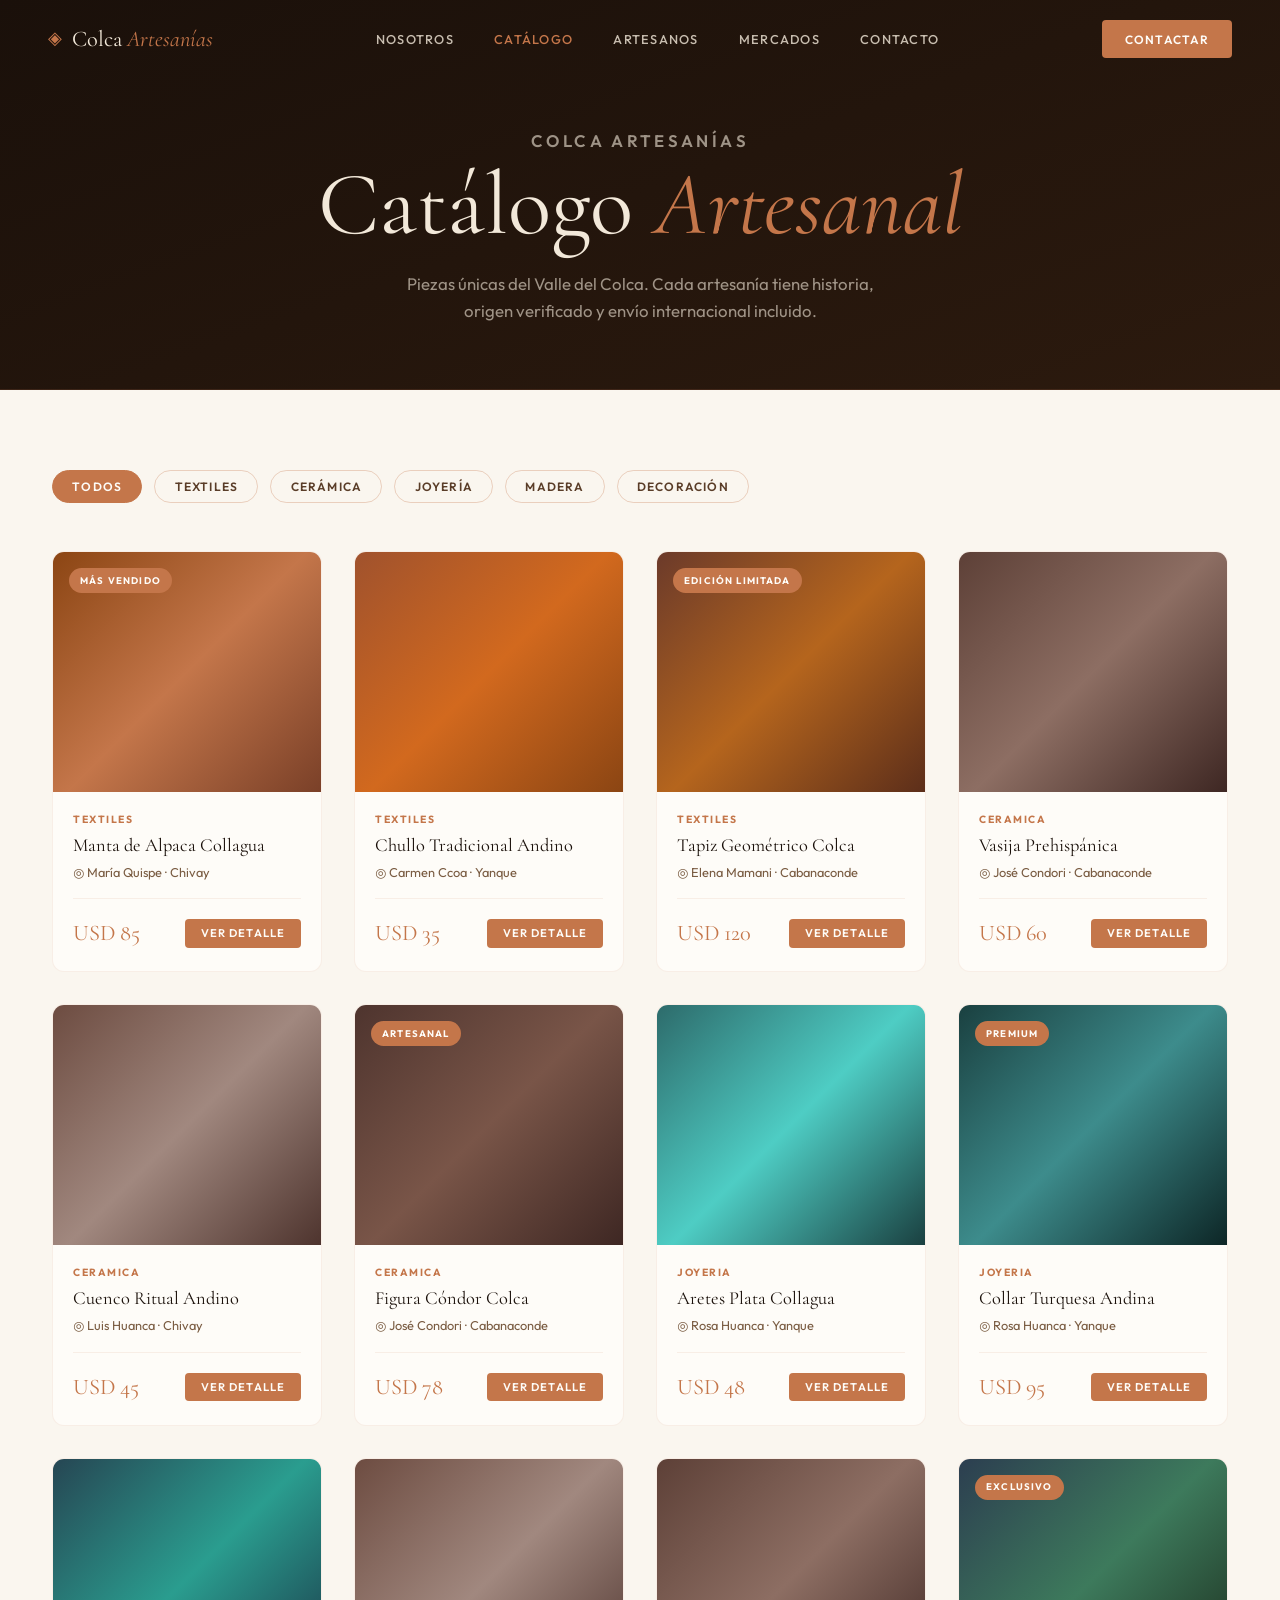
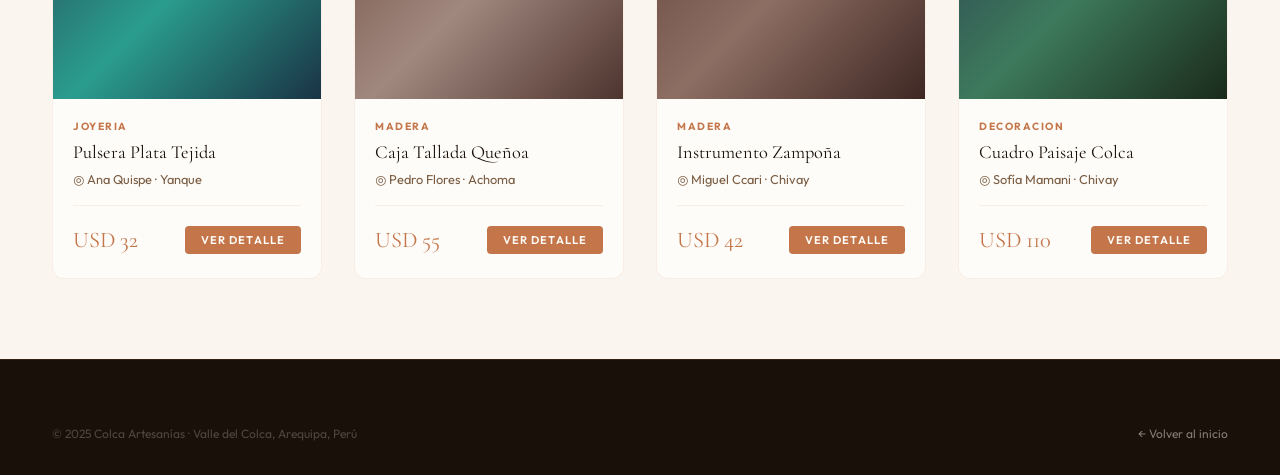
==== pages/catalogo.html @ 61f1fdc0 "Add files via upload" ====
<!DOCTYPE html>
<html lang="es">
<head>
  <meta charset="UTF-8" />
  <meta name="viewport" content="width=device-width, initial-scale=1.0" />
  <title>Catálogo — Colca Artesanías</title>
  <link rel="preconnect" href="https://fonts.googleapis.com" />
  <link rel="preconnect" href="https://fonts.gstatic.com" crossorigin />
  <link href="https://fonts.googleapis.com/css2?family=Cormorant+Garamond:ital,wght@0,300;0,400;0,600;0,700;1,300;1,400&family=Outfit:wght@300;400;500;600&display=swap" rel="stylesheet" />
  <link rel="stylesheet" href="../css/main.css" />
  <link rel="stylesheet" href="../css/animations.css" />
  <style>
    .page-header {
      background: linear-gradient(160deg, #1A100A, #2C1A0E);
      padding: 8rem 3rem 4rem;
      text-align: center;
      border-bottom: 1px solid rgba(196,118,74,0.2);
    }
    .page-header h1 { color: var(--sand); margin-bottom: 1rem; }
    .page-header p  { color: rgba(242,232,217,0.6); font-size: 1.05rem; max-width: 500px; margin: 0 auto; }

    .catalog-section { padding: 5rem 0; background: var(--sand-light); }

    .filter-bar {
      display: flex;
      gap: 0.75rem;
      flex-wrap: wrap;
      margin-bottom: 3rem;
    }
    .filter-btn {
      font-size: 0.75rem;
      font-weight: 600;
      letter-spacing: 0.1em;
      text-transform: uppercase;
      padding: 0.5rem 1.2rem;
      border: 1.5px solid rgba(196,118,74,0.3);
      border-radius: 30px;
      background: transparent;
      color: #5a3d28;
      cursor: pointer;
      transition: all 0.2s;
      font-family: var(--font-body);
    }
    .filter-btn:hover,
    .filter-btn.active {
      background: var(--clay);
      color: var(--white);
      border-color: var(--clay);
    }

    .products-grid {
      display: grid;
      grid-template-columns: repeat(auto-fill, minmax(260px, 1fr));
      gap: 2rem;
    }

    .product-card {
      background: var(--white);
      border-radius: var(--radius-lg);
      overflow: hidden;
      border: 1px solid rgba(196,118,74,0.1);
      transition: all 0.3s var(--ease);
      cursor: pointer;
    }
    .product-card:hover {
      transform: translateY(-5px);
      box-shadow: 0 16px 48px rgba(196,118,74,0.12);
    }

    .product-card__img {
      height: 240px;
      background-size: cover;
      background-position: center;
      position: relative;
    }
    .product-card__badge {
      position: absolute;
      top: 1rem; left: 1rem;
      font-size: 0.6rem;
      font-weight: 700;
      letter-spacing: 0.12em;
      text-transform: uppercase;
      padding: 0.3rem 0.7rem;
      border-radius: 20px;
      background: var(--clay);
      color: var(--white);
    }
    .product-card__body { padding: 1.25rem; }
    .product-card__category {
      font-size: 0.65rem;
      font-weight: 700;
      letter-spacing: 0.15em;
      text-transform: uppercase;
      color: var(--clay);
      margin-bottom: 0.4rem;
    }
    .product-card__body h3 { font-size: 1.15rem; margin-bottom: 0.4rem; }
    .product-card__artisan { font-size: 0.8rem; color: #7a5c42; margin-bottom: 0.75rem; }
    .product-card__footer {
      display: flex;
      align-items: center;
      justify-content: space-between;
      margin-top: 1rem;
      padding-top: 1rem;
      border-top: 1px solid rgba(196,118,74,0.1);
    }
    .product-card__price { font-family: var(--font-display); font-size: 1.4rem; color: var(--clay); }
    .product-card__btn {
      font-size: 0.7rem;
      font-weight: 600;
      letter-spacing: 0.1em;
      text-transform: uppercase;
      padding: 0.45rem 1rem;
      background: var(--clay);
      color: var(--white);
      border: none;
      border-radius: var(--radius);
      cursor: pointer;
      transition: background 0.2s;
      font-family: var(--font-body);
    }
    .product-card__btn:hover { background: var(--clay-dark); }
  </style>
</head>
<body class="page-enter">

  <nav class="nav scrolled" id="nav">
    <div class="nav__logo">
      <a href="../index.html" style="display:flex;align-items:center;gap:0.6rem">
        <span class="nav__logo-icon">◈</span>
        <span class="nav__logo-text">Colca <em>Artesanías</em></span>
      </a>
    </div>
    <ul class="nav__links">
      <li><a href="../index.html#nosotros">Nosotros</a></li>
      <li><a href="#" style="color:#C4764A">Catálogo</a></li>
      <li><a href="artesanos.html">Artesanos</a></li>
      <li><a href="../index.html#mercados">Mercados</a></li>
      <li><a href="contacto.html">Contacto</a></li>
    </ul>
    <a href="contacto.html" class="nav__cta">Contactar</a>
    <button class="nav__burger" id="navBurger" aria-label="Menú">
      <span></span><span></span><span></span>
    </button>
  </nav>

  <div class="page-header">
    <p class="label label--center">Colca Artesanías</p>
    <h1>Catálogo <em>Artesanal</em></h1>
    <p>Piezas únicas del Valle del Colca. Cada artesanía tiene historia, origen verificado y envío internacional incluido.</p>
  </div>

  <section class="catalog-section">
    <div class="container">
      <div class="filter-bar" id="filterBar">
        <button class="filter-btn active" data-filter="all">Todos</button>
        <button class="filter-btn" data-filter="textiles">Textiles</button>
        <button class="filter-btn" data-filter="ceramica">Cerámica</button>
        <button class="filter-btn" data-filter="joyeria">Joyería</button>
        <button class="filter-btn" data-filter="madera">Madera</button>
        <button class="filter-btn" data-filter="decoracion">Decoración</button>
      </div>

      <div class="products-grid" id="productsGrid"></div>
    </div>
  </section>

  <footer class="footer">
    <div class="container">
      <div class="footer__bottom" style="border-top:none;padding-top:0">
        <p>© 2025 Colca Artesanías · Valle del Colca, Arequipa, Perú</p>
        <p><a href="../index.html" style="color:rgba(242,232,217,0.5)">← Volver al inicio</a></p>
      </div>
    </div>
  </footer>

  <script src="../js/main.js"></script>
  <script>
    const products = [
      { id:1, name:'Manta de Alpaca Collagua', category:'textiles', artisan:'María Quispe · Chivay', price:'USD 85', badge:'Más vendido',
        bg:'linear-gradient(135deg,#8B4513,#C4764A 50%,#7A4028)' },
      { id:2, name:'Chullo Tradicional Andino', category:'textiles', artisan:'Carmen Ccoa · Yanque', price:'USD 35', badge:null,
        bg:'linear-gradient(135deg,#A0522D,#D2691E 50%,#8B4513)' },
      { id:3, name:'Tapiz Geométrico Colca', category:'textiles', artisan:'Elena Mamani · Cabanaconde', price:'USD 120', badge:'Edición limitada',
        bg:'linear-gradient(135deg,#6B3A2A,#B5651D 50%,#5C2E1A)' },
      { id:4, name:'Vasija Prehispánica', category:'ceramica', artisan:'José Condori · Cabanaconde', price:'USD 60', badge:null,
        bg:'linear-gradient(135deg,#5D4037,#8D6E63 50%,#3E2723)' },
      { id:5, name:'Cuenco Ritual Andino', category:'ceramica', artisan:'Luis Huanca · Chivay', price:'USD 45', badge:null,
        bg:'linear-gradient(135deg,#6D4C41,#A1887F 50%,#4E342E)' },
      { id:6, name:'Figura Cóndor Colca', category:'ceramica', artisan:'José Condori · Cabanaconde', price:'USD 78', badge:'Artesanal',
        bg:'linear-gradient(135deg,#4E342E,#795548 50%,#3E2723)' },
      { id:7, name:'Aretes Plata Collagua', category:'joyeria', artisan:'Rosa Huanca · Yanque', price:'USD 48', badge:null,
        bg:'linear-gradient(135deg,#2D6B6B,#4ECDC4 50%,#1A4040)' },
      { id:8, name:'Collar Turquesa Andina', category:'joyeria', artisan:'Rosa Huanca · Yanque', price:'USD 95', badge:'Premium',
        bg:'linear-gradient(135deg,#1A4040,#3D8C8C 50%,#0D2626)' },
      { id:9, name:'Pulsera Plata Tejida', category:'joyeria', artisan:'Ana Quispe · Yanque', price:'USD 32', badge:null,
        bg:'linear-gradient(135deg,#264653,#2A9D8F 50%,#1A3344)' },
      { id:10, name:'Caja Tallada Queñoa', category:'madera', artisan:'Pedro Flores · Achoma', price:'USD 55', badge:null,
        bg:'linear-gradient(135deg,#6D4C41,#A1887F 50%,#4E342E)' },
      { id:11, name:'Instrumento Zampoña', category:'madera', artisan:'Miguel Ccari · Chivay', price:'USD 42', badge:null,
        bg:'linear-gradient(135deg,#5D4037,#8D6E63 50%,#3E2723)' },
      { id:12, name:'Cuadro Paisaje Colca', category:'decoracion', artisan:'Sofía Mamani · Chivay', price:'USD 110', badge:'Exclusivo',
        bg:'linear-gradient(135deg,#2C3E50,#3D7A5C 50%,#1A2A1A)' },
    ];

    function renderProducts(filter) {
      const grid = document.getElementById('productsGrid');
      const list = filter === 'all' ? products : products.filter(p => p.category === filter);
      grid.innerHTML = list.map(p => `
        <div class="product-card reveal" data-cat="${p.category}">
          <div class="product-card__img" style="background:${p.bg}">
            ${p.badge ? `<span class="product-card__badge">${p.badge}</span>` : ''}
          </div>
          <div class="product-card__body">
            <div class="product-card__category">${p.category}</div>
            <h3>${p.name}</h3>
            <p class="product-card__artisan">◎ ${p.artisan}</p>
            <div class="product-card__footer">
              <span class="product-card__price">${p.price}</span>
              <button class="product-card__btn">Ver detalle</button>
            </div>
          </div>
        </div>
      `).join('');

      // Re-observe reveals
      grid.querySelectorAll('.reveal').forEach((el, i) => {
        el.style.transitionDelay = `${i * 0.06}s`;
        setTimeout(() => {
          const obs = new IntersectionObserver(entries => {
            entries.forEach(e => { if(e.isIntersecting) { e.target.classList.add('visible'); obs.unobserve(e.target); } });
          }, { threshold: 0.1 });
          obs.observe(el);
        }, 50);
      });
    }

    // Filter buttons
    document.getElementById('filterBar').addEventListener('click', e => {
      if (!e.target.classList.contains('filter-btn')) return;
      document.querySelectorAll('.filter-btn').forEach(b => b.classList.remove('active'));
      e.target.classList.add('active');
      renderProducts(e.target.dataset.filter);
    });

    // Initial render
    renderProducts('all');

    // Pre-select category from URL param
    const urlCat = new URLSearchParams(location.search).get('cat');
    if (urlCat) {
      const btn = document.querySelector(`[data-filter="${urlCat}"]`);
      if (btn) { btn.click(); }
    }
  </script>
</body>
</html>
---- css/main.css ----
/* ─────────────────────────────────────────────────────────────────────────────
   Colca Artesanías — Main Stylesheet
   Aesthetic: Luxury editorial · Earthy andean palette · Cormorant serif
───────────────────────────────────────────────────────────────────────────── */

/* ── Variables ─────────────────────────────────────────────────────────────── */
:root {
  /* Palette — warm earths + deep andean teal */
  --clay:      #C4764A;
  --clay-dark: #9E5A33;
  --terra:     #7A4028;
  --sand:      #F2E8D9;
  --sand-light:#FAF6EF;
  --bark:      #2C1A0E;
  --teal:      #2D6B6B;
  --teal-light:#3D8C8C;
  --gold:      #C9973A;
  --white:     #FEFCF8;
  --ink:       #1A100A;

  /* Typography */
  --font-display: 'Cormorant Garamond', Georgia, serif;
  --font-body:    'Outfit', system-ui, sans-serif;

  /* Spacing */
  --section-pad: 8rem 0;
  --container:   1240px;
  --radius:      4px;
  --radius-lg:   12px;

  /* Transitions */
  --ease: cubic-bezier(0.25, 0.46, 0.45, 0.94);
}

/* ── Reset & Base ──────────────────────────────────────────────────────────── */
*, *::before, *::after { box-sizing: border-box; margin: 0; padding: 0; }

html { scroll-behavior: smooth; font-size: 16px; }

body {
  font-family: var(--font-body);
  background: var(--white);
  color: var(--ink);
  overflow-x: hidden;
  line-height: 1.6;
}

img { display: block; max-width: 100%; }
a   { text-decoration: none; color: inherit; }
ul  { list-style: none; }

/* ── Typography ────────────────────────────────────────────────────────────── */
h1, h2, h3, h4 {
  font-family: var(--font-display);
  line-height: 1.12;
  font-weight: 400;
}

h1 { font-size: clamp(3rem, 7vw, 6.5rem); }
h2 { font-size: clamp(2rem, 4.5vw, 3.8rem); }
h3 { font-size: clamp(1.2rem, 2.5vw, 1.7rem); }

em {
  font-style: italic;
  color: var(--clay);
}

.label {
  font-family: var(--font-body);
  font-size: 0.7rem;
  font-weight: 600;
  letter-spacing: 0.2em;
  text-transform: uppercase;
  color: var(--clay);
  display: block;
  margin-bottom: 1rem;
}
.label--center { text-align: center; }
.label--light   { color: var(--sand); }

.body-text { font-size: 1.05rem; color: #4A3525; line-height: 1.75; }
.section-desc {
  max-width: 600px;
  font-size: 1.05rem;
  color: #5a3d28;
  line-height: 1.75;
  margin-bottom: 3rem;
}

.text-center { text-align: center; }

/* ── Container ─────────────────────────────────────────────────────────────── */
.container {
  max-width: var(--container);
  margin: 0 auto;
  padding: 0 2rem;
}

/* ── Buttons ───────────────────────────────────────────────────────────────── */
.btn {
  display: inline-flex;
  align-items: center;
  gap: 0.5rem;
  padding: 0.85rem 2rem;
  font-family: var(--font-body);
  font-size: 0.85rem;
  font-weight: 500;
  letter-spacing: 0.06em;
  text-transform: uppercase;
  border: none;
  cursor: pointer;
  transition: all 0.3s var(--ease);
  border-radius: var(--radius);
}

.btn--primary {
  background: var(--clay);
  color: var(--white);
}
.btn--primary:hover {
  background: var(--clay-dark);
  transform: translateY(-2px);
  box-shadow: 0 8px 24px rgba(196,118,74,0.35);
}

.btn--ghost {
  background: transparent;
  color: var(--sand);
  border: 1px solid rgba(242,232,217,0.4);
}
.btn--ghost:hover {
  border-color: var(--sand);
  background: rgba(242,232,217,0.1);
}

.btn--ghost-light {
  background: transparent;
  color: var(--sand);
  border: 1px solid rgba(242,232,217,0.5);
}
.btn--ghost-light:hover {
  background: rgba(242,232,217,0.15);
}

.btn--outline {
  background: transparent;
  color: var(--clay);
  border: 1.5px solid var(--clay);
}
.btn--outline:hover {
  background: var(--clay);
  color: var(--white);
}

/* ── Navigation ────────────────────────────────────────────────────────────── */
.nav {
  position: fixed;
  top: 0; left: 0; right: 0;
  z-index: 100;
  display: flex;
  align-items: center;
  justify-content: space-between;
  padding: 1.25rem 3rem;
  transition: all 0.4s var(--ease);
}

.nav.scrolled {
  background: rgba(28, 16, 8, 0.95);
  backdrop-filter: blur(12px);
  padding: 0.9rem 3rem;
  box-shadow: 0 2px 40px rgba(0,0,0,0.3);
}

.nav__logo {
  display: flex;
  align-items: center;
  gap: 0.6rem;
  font-family: var(--font-display);
  font-size: 1.4rem;
  color: var(--sand);
}
.nav__logo-icon { color: var(--clay); font-size: 1.1rem; }
.nav__logo em   { font-style: italic; color: var(--clay); }

.nav__links {
  display: flex;
  gap: 2.5rem;
}
.nav__links a {
  font-size: 0.8rem;
  font-weight: 500;
  letter-spacing: 0.1em;
  text-transform: uppercase;
  color: rgba(242,232,217,0.8);
  transition: color 0.2s;
}
.nav__links a:hover { color: var(--clay); }

.nav__cta {
  font-size: 0.75rem;
  font-weight: 600;
  letter-spacing: 0.1em;
  text-transform: uppercase;
  padding: 0.6rem 1.4rem;
  background: var(--clay);
  color: var(--white);
  border-radius: var(--radius);
  transition: all 0.3s;
}
.nav__cta:hover { background: var(--clay-dark); }

.nav__burger {
  display: none;
  flex-direction: column;
  gap: 5px;
  background: none;
  border: none;
  cursor: pointer;
  padding: 4px;
}
.nav__burger span {
  display: block; width: 24px; height: 2px;
  background: var(--sand);
  transition: all 0.3s;
}

/* ── Hero ──────────────────────────────────────────────────────────────────── */
.hero {
  position: relative;
  min-height: 100vh;
  display: flex;
  flex-direction: column;
  justify-content: center;
  padding: 10rem 3rem 6rem;
  overflow: hidden;
}

.hero__bg {
  position: absolute;
  inset: 0;
  z-index: 0;
}

.hero__texture {
  position: absolute;
  inset: 0;
  background:
    radial-gradient(ellipse 80% 60% at 70% 40%, rgba(196,118,74,0.18) 0%, transparent 60%),
    radial-gradient(ellipse 50% 80% at 20% 80%, rgba(45,107,107,0.12) 0%, transparent 60%),
    linear-gradient(160deg, #1A100A 0%, #2C1A0E 40%, #1a1008 100%);
}

.hero__gradient {
  position: absolute;
  inset: 0;
  background: url("data:image/svg+xml,%3Csvg width='60' height='60' viewBox='0 0 60 60' xmlns='http://www.w3.org/2000/svg'%3E%3Cg fill='none' fill-rule='evenodd'%3E%3Cg fill='%23C4764A' fill-opacity='0.03'%3E%3Cpath d='M36 34v-4h-2v4h-4v2h4v4h2v-4h4v-2h-4zm0-30V0h-2v4h-4v2h4v4h2V6h4V4h-4zM6 34v-4H4v4H0v2h4v4h2v-4h4v-2H6zM6 4V0H4v4H0v2h4v4h2V6h4V4H6z'/%3E%3C/g%3E%3C/g%3E%3C/svg%3E");
}

.hero__content {
  position: relative;
  z-index: 1;
  max-width: 820px;
}

.hero__eyebrow {
  font-size: 0.75rem;
  font-weight: 500;
  letter-spacing: 0.25em;
  text-transform: uppercase;
  color: var(--clay);
  margin-bottom: 1.5rem;
}

.hero__title {
  color: var(--sand);
  margin-bottom: 1.5rem;
  line-height: 1.05;
}

.hero__subtitle {
  font-size: 1.1rem;
  color: rgba(242,232,217,0.7);
  max-width: 540px;
  margin-bottom: 2.5rem;
  line-height: 1.8;
}

.hero__actions {
  display: flex;
  gap: 1rem;
  flex-wrap: wrap;
}

.hero__stats {
  position: relative;
  z-index: 1;
  display: flex;
  gap: 4rem;
  margin-top: 5rem;
  padding-top: 2.5rem;
  border-top: 1px solid rgba(196,118,74,0.25);
}

.stat__num {
  display: block;
  font-family: var(--font-display);
  font-size: 2.8rem;
  color: var(--clay);
  line-height: 1;
}
.stat__label {
  display: block;
  font-size: 0.75rem;
  color: rgba(242,232,217,0.5);
  text-transform: uppercase;
  letter-spacing: 0.1em;
  margin-top: 0.4rem;
}

.hero__scroll {
  position: absolute;
  bottom: 3rem;
  right: 3rem;
  z-index: 1;
  display: flex;
  align-items: center;
  gap: 1rem;
  font-size: 0.7rem;
  letter-spacing: 0.2em;
  text-transform: uppercase;
  color: rgba(242,232,217,0.4);
  writing-mode: vertical-rl;
}
.hero__scroll-line {
  width: 1px;
  height: 60px;
  background: linear-gradient(to bottom, var(--clay), transparent);
  animation: scrollLine 2s ease-in-out infinite;
}
@keyframes scrollLine {
  0%,100% { opacity: 0.4; transform: scaleY(1); }
  50%      { opacity: 1;   transform: scaleY(1.2); }
}

/* ── Value Proposition ─────────────────────────────────────────────────────── */
.value-prop {
  padding: var(--section-pad);
  background: var(--sand-light);
}

.value-prop__grid {
  display: grid;
  grid-template-columns: 1fr 1fr;
  gap: 6rem;
  align-items: center;
}

.value-prop__text h2 { margin-bottom: 1.5rem; }

.value-list {
  margin-top: 2.5rem;
  display: flex;
  flex-direction: column;
  gap: 1.5rem;
}
.value-list li {
  display: flex;
  gap: 1.2rem;
  align-items: flex-start;
}
.value-list__icon {
  color: var(--clay);
  font-size: 1.2rem;
  margin-top: 0.1rem;
  flex-shrink: 0;
}
.value-list li strong { display: block; margin-bottom: 0.25rem; font-weight: 600; }
.value-list li p { font-size: 0.9rem; color: #5a3d28; line-height: 1.6; }

.vp-card {
  background: var(--bark);
  border-radius: var(--radius-lg);
  padding: 2.5rem;
  border: 1px solid rgba(196,118,74,0.2);
  position: relative;
  overflow: hidden;
}
.vp-card::before {
  content: '';
  position: absolute;
  top: -40px; right: -40px;
  width: 180px; height: 180px;
  background: radial-gradient(circle, rgba(196,118,74,0.15), transparent 70%);
  border-radius: 50%;
}
.vp-card__tag {
  font-size: 0.65rem;
  font-weight: 600;
  letter-spacing: 0.15em;
  text-transform: uppercase;
  color: var(--clay);
  margin-bottom: 1.2rem;
}
.vp-card__text {
  font-family: var(--font-display);
  font-size: 1.25rem;
  font-style: italic;
  color: var(--sand);
  line-height: 1.7;
}
.vp-card__divider {
  height: 1px;
  background: rgba(196,118,74,0.25);
  margin: 1.8rem 0;
}
.vp-card__stats {
  display: grid;
  grid-template-columns: 1fr 1fr;
  gap: 1rem;
}
.vp-card__stats strong {
  display: block;
  font-family: var(--font-display);
  font-size: 2rem;
  color: var(--clay);
  line-height: 1;
}
.vp-card__stats span {
  font-size: 0.75rem;
  color: rgba(242,232,217,0.6);
  margin-top: 0.2rem;
  display: block;
}

/* ── How It Works ──────────────────────────────────────────────────────────── */
.how-it-works {
  padding: var(--section-pad);
  background: var(--bark);
}
.how-it-works h2 { color: var(--sand); text-align: center; margin-bottom: 4rem; }

.steps {
  display: flex;
  align-items: flex-start;
  gap: 0;
}
.step {
  flex: 1;
  text-align: center;
  padding: 0 2rem;
}
.step__number {
  font-size: 0.65rem;
  font-weight: 700;
  letter-spacing: 0.2em;
  color: var(--clay);
  margin-bottom: 1rem;
}
.step__icon {
  font-size: 2rem;
  color: var(--clay);
  margin-bottom: 1rem;
}
.step h3 { color: var(--sand); font-size: 1.3rem; margin-bottom: 0.75rem; }
.step p  { font-size: 0.9rem; color: rgba(242,232,217,0.55); line-height: 1.7; }

.step__connector {
  width: 60px;
  height: 1px;
  background: linear-gradient(to right, var(--clay), rgba(196,118,74,0.2));
  align-self: center;
  margin-bottom: 2rem;
  flex-shrink: 0;
}

/* ── Catalog Preview ───────────────────────────────────────────────────────── */
.catalog-preview {
  padding: var(--section-pad);
  background: var(--white);
}
.catalog-preview h2 { margin-bottom: 3rem; }

.categories {
  display: grid;
  grid-template-columns: repeat(4, 1fr);
  gap: 1.5rem;
}

.category-card {
  position: relative;
  border-radius: var(--radius-lg);
  overflow: hidden;
  aspect-ratio: 3/4;
  display: block;
  transition: transform 0.4s var(--ease);
}
.category-card:hover { transform: translateY(-6px); }

.category-card__bg {
  position: absolute;
  inset: 0;
  background-size: cover;
  background-position: center;
  transition: transform 0.6s var(--ease);
}
.category-card:hover .category-card__bg { transform: scale(1.06); }

.category-card__bg--textiles {
  background: linear-gradient(135deg, #8B4513 0%, #C4764A 35%, #7A4028 70%, #2C1A0E 100%);
}
.category-card__bg--ceramica {
  background: linear-gradient(135deg, #5D4037 0%, #8D6E63 40%, #3E2723 80%, #1A100A 100%);
}
.category-card__bg--joyeria {
  background: linear-gradient(135deg, #2D6B6B 0%, #4E8C7E 40%, #1A4040 80%, #0D2626 100%);
}
.category-card__bg--madera {
  background: linear-gradient(135deg, #6D4C41 0%, #A1887F 40%, #4E342E 80%, #2C1A0E 100%);
}

.category-card::after {
  content: '';
  position: absolute;
  inset: 0;
  background: linear-gradient(to top, rgba(26,16,10,0.9) 0%, rgba(26,16,10,0.3) 50%, transparent 100%);
}

.category-card__content {
  position: absolute;
  bottom: 0; left: 0; right: 0;
  padding: 1.5rem;
  z-index: 1;
}
.category-card__tag {
  display: inline-block;
  font-size: 0.6rem;
  font-weight: 700;
  letter-spacing: 0.15em;
  text-transform: uppercase;
  color: var(--clay);
  margin-bottom: 0.5rem;
}
.category-card__content h3 { color: var(--sand); font-size: 1.25rem; margin-bottom: 0.5rem; }
.category-card__content p  { font-size: 0.8rem; color: rgba(242,232,217,0.65); line-height: 1.5; margin-bottom: 1rem; }
.category-card__cta        { font-size: 0.75rem; color: var(--clay); font-weight: 500; letter-spacing: 0.05em; }

/* ── Artisans ───────────────────────────────────────────────────────────────── */
.artisans {
  padding: var(--section-pad);
  background: var(--sand-light);
}
.artisans h2 { margin-bottom: 1rem; }

.artisans__grid {
  display: grid;
  grid-template-columns: repeat(3, 1fr);
  gap: 2rem;
}

.artisan-card {
  background: var(--white);
  border-radius: var(--radius-lg);
  overflow: hidden;
  border: 1px solid rgba(196,118,74,0.12);
  transition: transform 0.3s var(--ease), box-shadow 0.3s;
}
.artisan-card:hover {
  transform: translateY(-4px);
  box-shadow: 0 16px 48px rgba(196,118,74,0.15);
}

.artisan-card__img {
  height: 220px;
  background-size: cover;
  background-position: center;
}
.artisan-card__img--1 {
  background: linear-gradient(135deg, #A0522D 0%, #CD853F 50%, #8B4513 100%);
}
.artisan-card__img--2 {
  background: linear-gradient(135deg, #5D4037 0%, #8D6E63 50%, #3E2723 100%);
}
.artisan-card__img--3 {
  background: linear-gradient(135deg, #2D6B6B 0%, #4ECDC4 50%, #1A4040 100%);
}

.artisan-card__body  { padding: 1.5rem; }
.artisan-card__body h3 { margin-bottom: 0.25rem; }
.artisan-card__village {
  font-size: 0.75rem;
  color: var(--clay);
  font-weight: 500;
  letter-spacing: 0.05em;
  display: block;
  margin-bottom: 0.75rem;
}
.artisan-card__body p { font-size: 0.875rem; color: #5a3d28; line-height: 1.65; margin-bottom: 1rem; }
.artisan-card__meta {
  display: flex;
  gap: 1rem;
  flex-wrap: wrap;
}
.artisan-card__meta span {
  font-size: 0.72rem;
  color: var(--clay);
  font-weight: 500;
}

/* ── Markets ────────────────────────────────────────────────────────────────── */
.markets {
  padding: var(--section-pad);
  background: var(--white);
}
.markets h2 { margin-bottom: 1rem; }

.markets__grid {
  display: grid;
  grid-template-columns: repeat(auto-fill, minmax(300px, 1fr));
  gap: 1.25rem;
}

.market-card {
  display: flex;
  align-items: center;
  gap: 1.25rem;
  padding: 1.25rem 1.5rem;
  border: 1px solid rgba(196,118,74,0.15);
  border-radius: var(--radius-lg);
  background: var(--sand-light);
  position: relative;
  transition: all 0.3s var(--ease);
}
.market-card:hover {
  border-color: var(--clay);
  transform: translateX(4px);
  box-shadow: 0 4px 20px rgba(196,118,74,0.1);
}
.market-card__flag { font-size: 2.2rem; }
.market-card__info h3 { font-size: 1.1rem; margin-bottom: 0.3rem; }
.market-card__info p  { font-size: 0.82rem; color: #5a3d28; line-height: 1.5; }
.market-card__tag {
  position: absolute;
  top: 1rem; right: 1rem;
  font-size: 0.6rem;
  font-weight: 700;
  letter-spacing: 0.12em;
  text-transform: uppercase;
  color: var(--clay);
  background: rgba(196,118,74,0.1);
  padding: 0.25rem 0.6rem;
  border-radius: 20px;
}

/* ── CTA Section ────────────────────────────────────────────────────────────── */
.cta-section {
  position: relative;
  padding: var(--section-pad);
  overflow: hidden;
}
.cta-section__bg {
  position: absolute;
  inset: 0;
  background:
    radial-gradient(ellipse 80% 80% at 50% 50%, rgba(196,118,74,0.12), transparent),
    linear-gradient(160deg, #1A100A, #2C1A0E);
}
.cta-box {
  position: relative;
  z-index: 1;
  text-align: center;
  max-width: 680px;
  margin: 0 auto;
}
.cta-box h2 { color: var(--sand); font-size: clamp(2.5rem, 5vw, 4.5rem); margin-bottom: 1.5rem; }
.cta-box p  { color: rgba(242,232,217,0.65); font-size: 1.05rem; line-height: 1.75; margin-bottom: 2.5rem; }
.cta-box__actions { display: flex; gap: 1rem; justify-content: center; flex-wrap: wrap; }
.cta-box__note { font-size: 0.7rem; color: rgba(242,232,217,0.3); margin-top: 2rem; letter-spacing: 0.05em; }

/* ── Footer ─────────────────────────────────────────────────────────────────── */
.footer {
  background: var(--ink);
  padding: 4rem 0 2rem;
  border-top: 1px solid rgba(196,118,74,0.15);
}
.footer__top {
  display: grid;
  grid-template-columns: 1.5fr 2fr;
  gap: 4rem;
  margin-bottom: 3rem;
}
.footer__logo {
  display: flex;
  align-items: center;
  gap: 0.5rem;
  font-family: var(--font-display);
  font-size: 1.3rem;
  color: var(--sand);
  margin-bottom: 1rem;
}
.footer__brand p { font-size: 0.85rem; color: rgba(242,232,217,0.45); line-height: 1.7; max-width: 280px; }
.footer__links { display: grid; grid-template-columns: repeat(3, 1fr); gap: 2rem; }
.footer__col h4 {
  font-size: 0.7rem;
  font-weight: 700;
  letter-spacing: 0.15em;
  text-transform: uppercase;
  color: var(--clay);
  margin-bottom: 1.2rem;
}
.footer__col li + li { margin-top: 0.6rem; }
.footer__col a { font-size: 0.85rem; color: rgba(242,232,217,0.5); transition: color 0.2s; }
.footer__col a:hover { color: var(--sand); }
.footer__bottom {
  padding-top: 2rem;
  border-top: 1px solid rgba(196,118,74,0.1);
  display: flex;
  justify-content: space-between;
  flex-wrap: wrap;
  gap: 0.5rem;
}
.footer__bottom p { font-size: 0.75rem; color: rgba(242,232,217,0.25); }

/* ── Responsive ─────────────────────────────────────────────────────────────── */
@media (max-width: 1024px) {
  .categories { grid-template-columns: repeat(2, 1fr); }
  .value-prop__grid { grid-template-columns: 1fr; gap: 3rem; }
  .artisans__grid { grid-template-columns: repeat(2, 1fr); }
}

@media (max-width: 768px) {
  :root { --section-pad: 5rem 0; }

  .nav__links, .nav__cta { display: none; }
  .nav__burger { display: flex; }
  .nav { padding: 1rem 1.5rem; }
  .nav.scrolled { padding: 0.75rem 1.5rem; }

  .hero { padding: 8rem 1.5rem 4rem; }
  .hero__stats { flex-direction: column; gap: 1.5rem; }
  .hero__scroll { display: none; }

  .steps { flex-direction: column; gap: 2rem; }
  .step__connector { width: 1px; height: 40px; background: linear-gradient(to bottom, var(--clay), transparent); margin: 0 auto; }

  .categories { grid-template-columns: 1fr 1fr; }
  .artisans__grid { grid-template-columns: 1fr; }
  .markets__grid { grid-template-columns: 1fr; }

  .footer__top   { grid-template-columns: 1fr; gap: 2rem; }
  .footer__links { grid-template-columns: repeat(2, 1fr); }
  .footer__bottom { flex-direction: column; gap: 0.5rem; }
}

@media (max-width: 480px) {
  .categories { grid-template-columns: 1fr; }
  .footer__links { grid-template-columns: 1fr; }
  h1 { font-size: 2.8rem; }
}
---- css/animations.css ----
/* ─────────────────────────────────────────────────────────────────────────────
   Colca Artesanías — Animations
───────────────────────────────────────────────────────────────────────────── */

/* ── Reveal on scroll ──────────────────────────────────────────────────────── */
.reveal {
  opacity: 0;
  transform: translateY(30px);
  transition: opacity 0.8s cubic-bezier(0.25, 0.46, 0.45, 0.94),
              transform 0.8s cubic-bezier(0.25, 0.46, 0.45, 0.94);
}
.reveal.visible {
  opacity: 1;
  transform: translateY(0);
}

/* Staggered delay for child elements */
.reveal:nth-child(2) { transition-delay: 0.1s; }
.reveal:nth-child(3) { transition-delay: 0.2s; }
.reveal:nth-child(4) { transition-delay: 0.3s; }

.steps .reveal:nth-child(1) { transition-delay: 0s; }
.steps .reveal:nth-child(3) { transition-delay: 0.15s; }
.steps .reveal:nth-child(5) { transition-delay: 0.3s; }
.steps .reveal:nth-child(7) { transition-delay: 0.45s; }

/* ── Page load animations ──────────────────────────────────────────────────── */
@keyframes fadeUp {
  from { opacity: 0; transform: translateY(40px); }
  to   { opacity: 1; transform: translateY(0); }
}
@keyframes fadeIn {
  from { opacity: 0; }
  to   { opacity: 1; }
}
@keyframes slideRight {
  from { opacity: 0; transform: translateX(-30px); }
  to   { opacity: 1; transform: translateX(0); }
}

/* ── Hero animations ───────────────────────────────────────────────────────── */
.hero__eyebrow { animation: slideRight 0.9s cubic-bezier(0.25,0.46,0.45,0.94) 0.3s both; }
.hero__title   { animation: fadeUp 1.1s cubic-bezier(0.25,0.46,0.45,0.94) 0.5s both; }
.hero__subtitle{ animation: fadeUp 1s cubic-bezier(0.25,0.46,0.45,0.94) 0.7s both; }
.hero__actions { animation: fadeUp 1s cubic-bezier(0.25,0.46,0.45,0.94) 0.9s both; }
.hero__stats   { animation: fadeUp 1s cubic-bezier(0.25,0.46,0.45,0.94) 1.1s both; }
.hero__scroll  { animation: fadeIn 1s ease 1.5s both; }

/* ── Nav animation ─────────────────────────────────────────────────────────── */
.nav { animation: fadeIn 0.6s ease 0.1s both; }

/* ── Card hover shimmer ────────────────────────────────────────────────────── */
@keyframes shimmer {
  0%   { background-position: -200% center; }
  100% { background-position: 200% center; }
}

/* ── Pulse for decorative elements ────────────────────────────────────────── */
@keyframes pulse {
  0%, 100% { opacity: 0.6; transform: scale(1); }
  50%       { opacity: 1;   transform: scale(1.05); }
}
.nav__logo-icon { animation: pulse 3s ease-in-out infinite; }

/* ── Stat counter animation ────────────────────────────────────────────────── */
.stat__num {
  display: inline-block;
  animation: none;
}

/* ── Mobile nav slide ──────────────────────────────────────────────────────── */
@keyframes slideDown {
  from { opacity: 0; transform: translateY(-20px); }
  to   { opacity: 1; transform: translateY(0); }
}

.nav__mobile-menu {
  animation: slideDown 0.3s ease both;
}

/* ── Page transition ───────────────────────────────────────────────────────── */
.page-enter {
  animation: fadeIn 0.4s ease both;
}
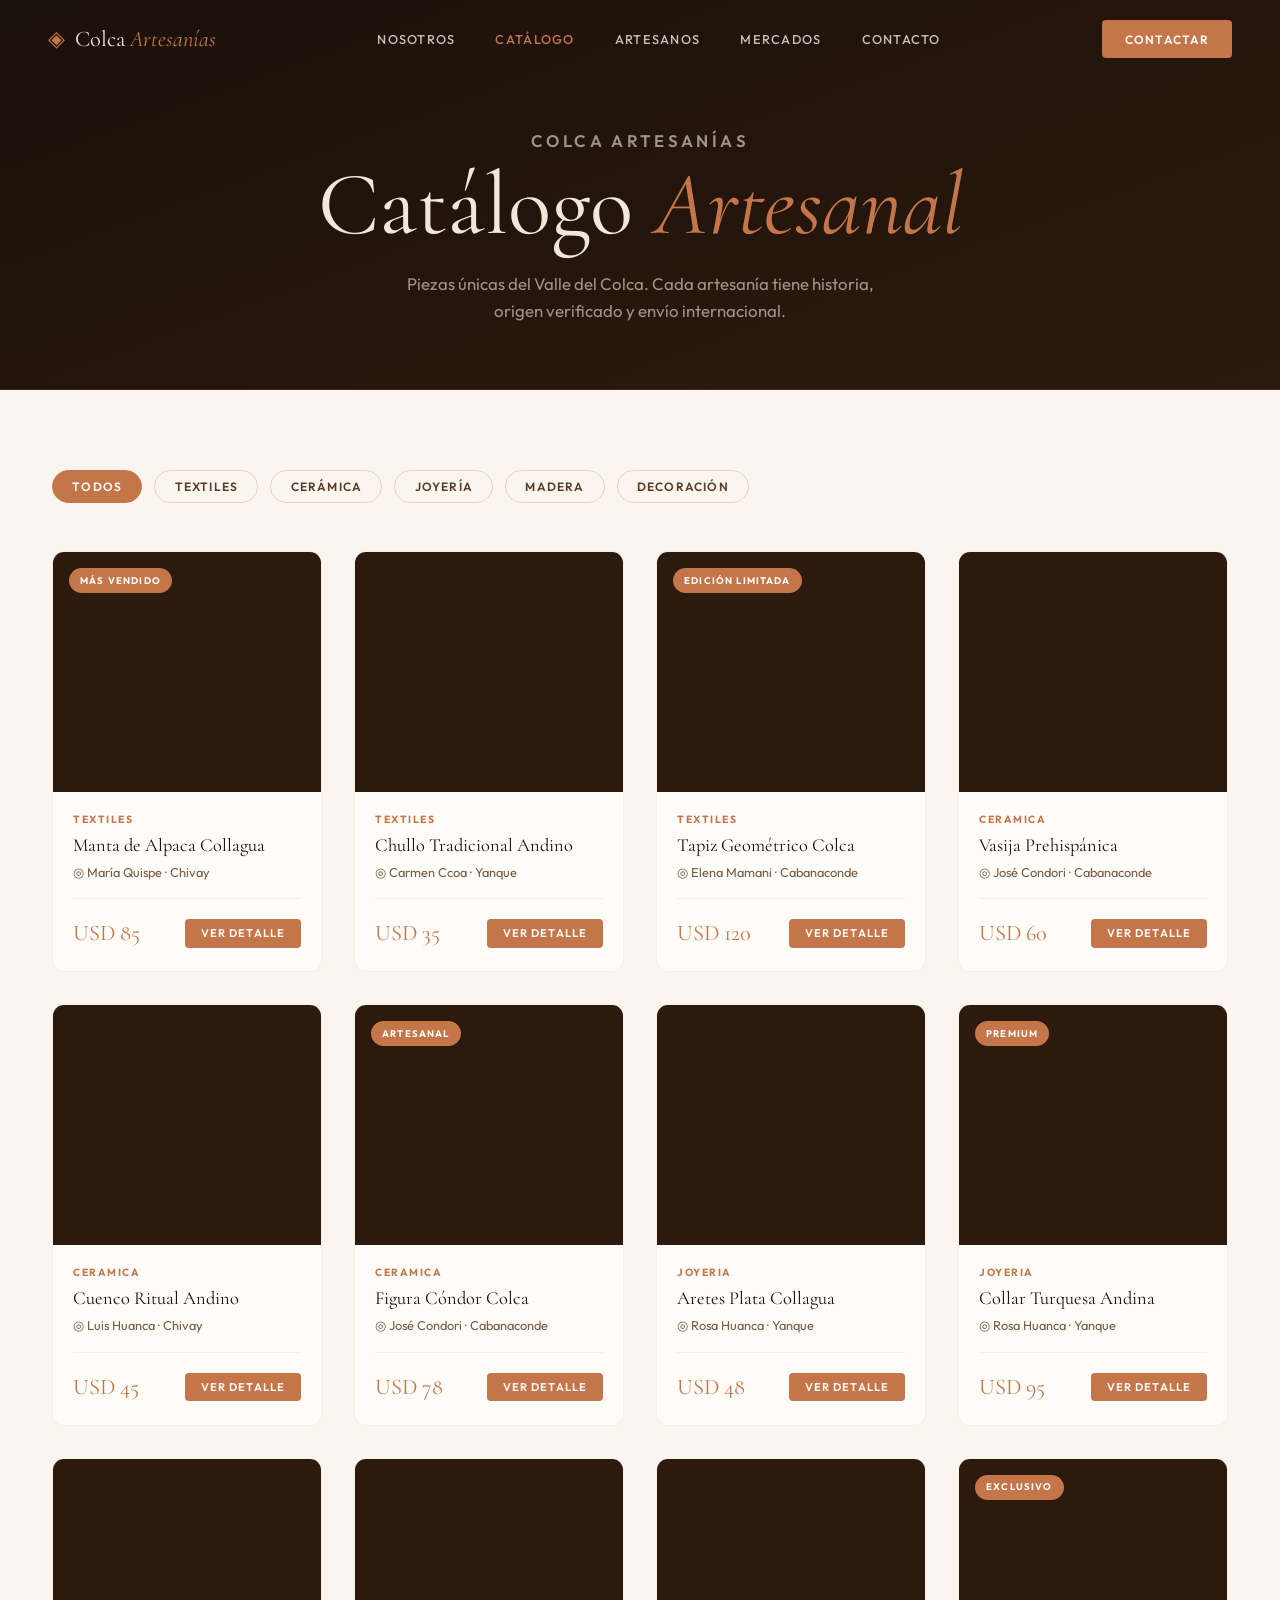
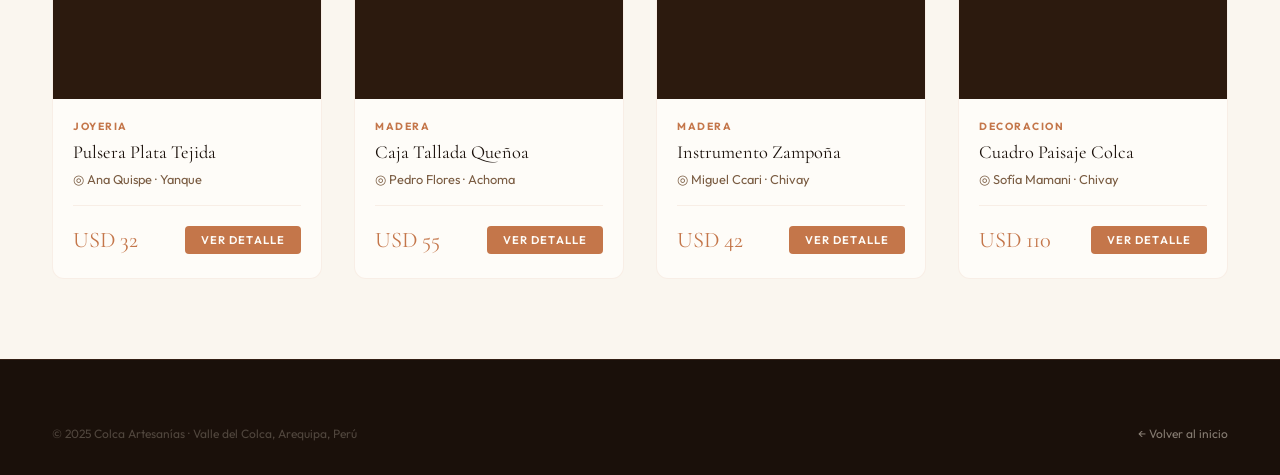
==== commit c096a865: "feat: imágenes reales en catálogo y artesanos" ====
--- a/pages/catalogo.html
+++ b/pages/catalogo.html
@@ -4,254 +4,259 @@
   <meta charset="UTF-8" />
   <meta name="viewport" content="width=device-width, initial-scale=1.0" />
   <title>Catálogo — Colca Artesanías</title>
-  <link rel="preconnect" href="https://fonts.googleapis.com" />
-  <link rel="preconnect" href="https://fonts.gstatic.com" crossorigin />
-  <link href="https://fonts.googleapis.com/css2?family=Cormorant+Garamond:ital,wght@0,300;0,400;0,600;0,700;1,300;1,400&family=Outfit:wght@300;400;500;600&display=swap" rel="stylesheet" />
   <link rel="stylesheet" href="../css/main.css" />
-  <link rel="stylesheet" href="../css/animations.css" />
   <style>
-    .page-header {
-      background: linear-gradient(160deg, #1A100A, #2C1A0E);
-      padding: 8rem 3rem 4rem;
-      text-align: center;
-      border-bottom: 1px solid rgba(196,118,74,0.2);
-    }
+    .page-header { background: linear-gradient(160deg,#1A100A,#2C1A0E); padding: 8rem 3rem 4rem; text-align: center; border-bottom: 1px solid rgba(196,118,74,.2); }
     .page-header h1 { color: var(--sand); margin-bottom: 1rem; }
-    .page-header p  { color: rgba(242,232,217,0.6); font-size: 1.05rem; max-width: 500px; margin: 0 auto; }
-
+    .page-header p  { color: rgba(242,232,217,.6); font-size: 1.05rem; max-width: 500px; margin: 0 auto; }
     .catalog-section { padding: 5rem 0; background: var(--sand-light); }
-
-    .filter-bar {
-      display: flex;
-      gap: 0.75rem;
-      flex-wrap: wrap;
-      margin-bottom: 3rem;
-    }
-    .filter-btn {
-      font-size: 0.75rem;
-      font-weight: 600;
-      letter-spacing: 0.1em;
-      text-transform: uppercase;
-      padding: 0.5rem 1.2rem;
-      border: 1.5px solid rgba(196,118,74,0.3);
-      border-radius: 30px;
-      background: transparent;
-      color: #5a3d28;
-      cursor: pointer;
-      transition: all 0.2s;
-      font-family: var(--font-body);
-    }
-    .filter-btn:hover,
-    .filter-btn.active {
-      background: var(--clay);
-      color: var(--white);
-      border-color: var(--clay);
-    }
-
-    .products-grid {
-      display: grid;
-      grid-template-columns: repeat(auto-fill, minmax(260px, 1fr));
-      gap: 2rem;
-    }
-
-    .product-card {
-      background: var(--white);
-      border-radius: var(--radius-lg);
-      overflow: hidden;
-      border: 1px solid rgba(196,118,74,0.1);
-      transition: all 0.3s var(--ease);
-      cursor: pointer;
-    }
-    .product-card:hover {
-      transform: translateY(-5px);
-      box-shadow: 0 16px 48px rgba(196,118,74,0.12);
-    }
-
-    .product-card__img {
-      height: 240px;
-      background-size: cover;
-      background-position: center;
-      position: relative;
-    }
-    .product-card__badge {
-      position: absolute;
-      top: 1rem; left: 1rem;
-      font-size: 0.6rem;
-      font-weight: 700;
-      letter-spacing: 0.12em;
-      text-transform: uppercase;
-      padding: 0.3rem 0.7rem;
-      border-radius: 20px;
-      background: var(--clay);
-      color: var(--white);
-    }
+    .filter-bar { display: flex; gap: .75rem; flex-wrap: wrap; margin-bottom: 3rem; }
+    .filter-btn { font-size: .75rem; font-weight: 600; letter-spacing: .1em; text-transform: uppercase; padding: .5rem 1.2rem; border: 1.5px solid rgba(196,118,74,.3); border-radius: 30px; background: transparent; color: #5a3d28; cursor: pointer; transition: all .2s; font-family: var(--font-body); }
+    .filter-btn:hover, .filter-btn.active { background: var(--clay); color: var(--white); border-color: var(--clay); }
+    .products-grid { display: grid; grid-template-columns: repeat(auto-fill,minmax(260px,1fr)); gap: 2rem; }
+
+    /* Product card */
+    .product-card { background: var(--white); border-radius: var(--radius-lg); overflow: hidden; border: 1px solid rgba(196,118,74,.1); transition: all .3s var(--ease); }
+    .product-card:hover { transform: translateY(-5px); box-shadow: 0 16px 48px rgba(196,118,74,.12); }
+    .product-card__img { height: 240px; position: relative; background: #2C1A0E; overflow: hidden; }
+    .product-card__img img { width:100%; height:100%; object-fit:cover; opacity:0; transition: opacity .5s ease, transform .5s var(--ease); }
+    .product-card__img img.loaded { opacity:1; }
+    .product-card:hover .product-card__img img { transform: scale(1.05); }
+    .product-card__badge { position: absolute; top:1rem; left:1rem; font-size:.6rem; font-weight:700; letter-spacing:.12em; text-transform:uppercase; padding:.3rem .7rem; border-radius:20px; background:var(--clay); color:var(--white); z-index:1; }
     .product-card__body { padding: 1.25rem; }
-    .product-card__category {
-      font-size: 0.65rem;
-      font-weight: 700;
-      letter-spacing: 0.15em;
-      text-transform: uppercase;
-      color: var(--clay);
-      margin-bottom: 0.4rem;
-    }
-    .product-card__body h3 { font-size: 1.15rem; margin-bottom: 0.4rem; }
-    .product-card__artisan { font-size: 0.8rem; color: #7a5c42; margin-bottom: 0.75rem; }
-    .product-card__footer {
-      display: flex;
-      align-items: center;
-      justify-content: space-between;
-      margin-top: 1rem;
-      padding-top: 1rem;
-      border-top: 1px solid rgba(196,118,74,0.1);
-    }
-    .product-card__price { font-family: var(--font-display); font-size: 1.4rem; color: var(--clay); }
-    .product-card__btn {
-      font-size: 0.7rem;
-      font-weight: 600;
-      letter-spacing: 0.1em;
-      text-transform: uppercase;
-      padding: 0.45rem 1rem;
-      background: var(--clay);
-      color: var(--white);
-      border: none;
-      border-radius: var(--radius);
-      cursor: pointer;
-      transition: background 0.2s;
-      font-family: var(--font-body);
-    }
-    .product-card__btn:hover { background: var(--clay-dark); }
+    .product-card__category { font-size:.65rem; font-weight:700; letter-spacing:.15em; text-transform:uppercase; color:var(--clay); margin-bottom:.4rem; }
+    .product-card__body h3  { font-size:1.15rem; margin-bottom:.4rem; }
+    .product-card__artisan  { font-size:.8rem; color:#7a5c42; margin-bottom:.75rem; }
+    .product-card__footer   { display:flex; align-items:center; justify-content:space-between; margin-top:1rem; padding-top:1rem; border-top:1px solid rgba(196,118,74,.1); }
+    .product-card__price { font-family:var(--font-display); font-size:1.4rem; color:var(--clay); }
+    .product-card__btn { font-size:.7rem; font-weight:600; letter-spacing:.1em; text-transform:uppercase; padding:.45rem 1rem; background:var(--clay); color:var(--white); border:none; border-radius:var(--radius); cursor:pointer; transition:background .2s; font-family:var(--font-body); }
+    .product-card__btn:hover { background:var(--clay-dark); }
+
+    /* Empty state */
+    .empty-state { text-align:center; padding:4rem 2rem; color:#7a5c42; }
+    .empty-state h3 { margin-bottom:.5rem; }
   </style>
 </head>
 <body class="page-enter">
 
-  <nav class="nav scrolled" id="nav">
-    <div class="nav__logo">
-      <a href="../index.html" style="display:flex;align-items:center;gap:0.6rem">
-        <span class="nav__logo-icon">◈</span>
-        <span class="nav__logo-text">Colca <em>Artesanías</em></span>
-      </a>
+<nav class="nav scrolled" id="nav">
+  <div class="nav__logo">
+    <a href="../index.html" style="display:flex;align-items:center;gap:.6rem">
+      <span class="nav__logo-icon">◈</span>
+      <span>Colca <em>Artesanías</em></span>
+    </a>
+  </div>
+  <ul class="nav__links">
+    <li><a href="../index.html#nosotros">Nosotros</a></li>
+    <li><a href="#" style="color:#C4764A">Catálogo</a></li>
+    <li><a href="artesanos.html">Artesanos</a></li>
+    <li><a href="../index.html#mercados">Mercados</a></li>
+    <li><a href="contacto.html">Contacto</a></li>
+  </ul>
+  <a href="contacto.html" class="nav__cta">Contactar</a>
+  <button class="nav__burger" id="navBurger" aria-label="Menú"><span></span><span></span><span></span></button>
+</nav>
+
+<div class="page-header">
+  <p class="label label--center">Colca Artesanías</p>
+  <h1>Catálogo <em>Artesanal</em></h1>
+  <p>Piezas únicas del Valle del Colca. Cada artesanía tiene historia, origen verificado y envío internacional.</p>
+</div>
+
+<section class="catalog-section">
+  <div class="container">
+    <div class="filter-bar" id="filterBar">
+      <button class="filter-btn active" data-filter="all">Todos</button>
+      <button class="filter-btn" data-filter="textiles">Textiles</button>
+      <button class="filter-btn" data-filter="ceramica">Cerámica</button>
+      <button class="filter-btn" data-filter="joyeria">Joyería</button>
+      <button class="filter-btn" data-filter="madera">Madera</button>
+      <button class="filter-btn" data-filter="decoracion">Decoración</button>
     </div>
-    <ul class="nav__links">
-      <li><a href="../index.html#nosotros">Nosotros</a></li>
-      <li><a href="#" style="color:#C4764A">Catálogo</a></li>
-      <li><a href="artesanos.html">Artesanos</a></li>
-      <li><a href="../index.html#mercados">Mercados</a></li>
-      <li><a href="contacto.html">Contacto</a></li>
-    </ul>
-    <a href="contacto.html" class="nav__cta">Contactar</a>
-    <button class="nav__burger" id="navBurger" aria-label="Menú">
-      <span></span><span></span><span></span>
-    </button>
-  </nav>
-
-  <div class="page-header">
-    <p class="label label--center">Colca Artesanías</p>
-    <h1>Catálogo <em>Artesanal</em></h1>
-    <p>Piezas únicas del Valle del Colca. Cada artesanía tiene historia, origen verificado y envío internacional incluido.</p>
+    <div class="products-grid" id="productsGrid"></div>
   </div>
-
-  <section class="catalog-section">
-    <div class="container">
-      <div class="filter-bar" id="filterBar">
-        <button class="filter-btn active" data-filter="all">Todos</button>
-        <button class="filter-btn" data-filter="textiles">Textiles</button>
-        <button class="filter-btn" data-filter="ceramica">Cerámica</button>
-        <button class="filter-btn" data-filter="joyeria">Joyería</button>
-        <button class="filter-btn" data-filter="madera">Madera</button>
-        <button class="filter-btn" data-filter="decoracion">Decoración</button>
+</section>
+
+<footer class="footer">
+  <div class="container">
+    <div class="footer__bottom" style="border-top:none;padding-top:0">
+      <p>© 2025 Colca Artesanías · Valle del Colca, Arequipa, Perú</p>
+      <p><a href="../index.html" style="color:rgba(242,232,217,.5)">← Volver al inicio</a></p>
+    </div>
+  </div>
+</footer>
+
+<script src="../js/main.js"></script>
+<script>
+// ── Product data with Unsplash photos ──────────────────────────────────────
+// All photos: free Unsplash images related to Andean crafts, textiles, ceramics, jewelry
+const products = [
+  // TEXTILES
+  {
+    id:1, category:'textiles', badge:'Más vendido',
+    name:'Manta de Alpaca Collagua',
+    artisan:'María Quispe · Chivay',
+    price:'USD 85',
+    // Colorful woven Andean textile
+    photo:'https://images.unsplash.com/photo-1558618666-fcd25c85cd64?w=500&q=80&fit=crop&crop=center',
+  },
+  {
+    id:2, category:'textiles', badge:null,
+    name:'Chullo Tradicional Andino',
+    artisan:'Carmen Ccoa · Yanque',
+    price:'USD 35',
+    // Knitted Andean hat / wool craft
+    photo:'https://images.unsplash.com/photo-1504701954957-2010ec3bcec1?w=500&q=80&fit=crop&crop=center',
+  },
+  {
+    id:3, category:'textiles', badge:'Edición limitada',
+    name:'Tapiz Geométrico Colca',
+    artisan:'Elena Mamani · Cabanaconde',
+    price:'USD 120',
+    // Woven tapestry / colorful weaving
+    photo:'https://images.unsplash.com/photo-1590739293931-a7534f3c1e71?w=500&q=80&fit=crop&crop=center',
+  },
+  // CERÁMICA
+  {
+    id:4, category:'ceramica', badge:null,
+    name:'Vasija Prehispánica',
+    artisan:'José Condori · Cabanaconde',
+    price:'USD 60',
+    // Ceramic pot / earthenware
+    photo:'https://images.unsplash.com/photo-1565193566173-7a0ee3dbe261?w=500&q=80&fit=crop&crop=center',
+  },
+  {
+    id:5, category:'ceramica', badge:null,
+    name:'Cuenco Ritual Andino',
+    artisan:'Luis Huanca · Chivay',
+    price:'USD 45',
+    // Clay bowl artisan
+    photo:'https://images.unsplash.com/photo-1491609154219-8a1c0bd2bc76?w=500&q=80&fit=crop&crop=center',
+  },
+  {
+    id:6, category:'ceramica', badge:'Artesanal',
+    name:'Figura Cóndor Colca',
+    artisan:'José Condori · Cabanaconde',
+    price:'USD 78',
+    // Decorative ceramic sculpture
+    photo:'https://images.unsplash.com/photo-1610701596007-11502861dcfa?w=500&q=80&fit=crop&crop=center',
+  },
+  // JOYERÍA
+  {
+    id:7, category:'joyeria', badge:null,
+    name:'Aretes Plata Collagua',
+    artisan:'Rosa Huanca · Yanque',
+    price:'USD 48',
+    // Silver handmade earrings
+    photo:'https://images.unsplash.com/photo-1611591437281-460bfbe1220a?w=500&q=80&fit=crop&crop=center',
+  },
+  {
+    id:8, category:'joyeria', badge:'Premium',
+    name:'Collar Turquesa Andina',
+    artisan:'Rosa Huanca · Yanque',
+    price:'USD 95',
+    // Turquoise stone necklace
+    photo:'https://images.unsplash.com/photo-1599643478518-a784e5dc4c8f?w=500&q=80&fit=crop&crop=center',
+  },
+  {
+    id:9, category:'joyeria', badge:null,
+    name:'Pulsera Plata Tejida',
+    artisan:'Ana Quispe · Yanque',
+    price:'USD 32',
+    // Woven silver bracelet
+    photo:'https://images.unsplash.com/photo-1603561591411-07134e71a2a9?w=500&q=80&fit=crop&crop=center',
+  },
+  // MADERA
+  {
+    id:10, category:'madera', badge:null,
+    name:'Caja Tallada Queñoa',
+    artisan:'Pedro Flores · Achoma',
+    price:'USD 55',
+    // Carved wooden box
+    photo:'https://images.unsplash.com/photo-1509281373149-e957c6296406?w=500&q=80&fit=crop&crop=center',
+  },
+  {
+    id:11, category:'madera', badge:null,
+    name:'Instrumento Zampoña',
+    artisan:'Miguel Ccari · Chivay',
+    price:'USD 42',
+    // Pan flute / Andean instrument
+    photo:'https://images.unsplash.com/photo-1619983081563-430f63602796?w=500&q=80&fit=crop&crop=center',
+  },
+  // DECORACIÓN
+  {
+    id:12, category:'decoracion', badge:'Exclusivo',
+    name:'Cuadro Paisaje Colca',
+    artisan:'Sofía Mamani · Chivay',
+    price:'USD 110',
+    // Andean landscape painting / artwork
+    photo:'https://images.unsplash.com/photo-1526392060635-9d6019884377?w=500&q=80&fit=crop&crop=center',
+  },
+];
+
+function renderProducts(filter) {
+  const grid = document.getElementById('productsGrid');
+  const list = filter === 'all' ? products : products.filter(p => p.category === filter);
+
+  if (!list.length) {
+    grid.innerHTML = '<div class="empty-state"><h3>Sin resultados</h3><p>No hay productos en esta categoría aún.</p></div>';
+    return;
+  }
+
+  grid.innerHTML = list.map((p, i) => `
+    <div class="product-card" style="animation:fadeUp .6s ease ${i * 0.07}s both">
+      <div class="product-card__img">
+        ${p.badge ? `<span class="product-card__badge">${p.badge}</span>` : ''}
+        <img data-src="${p.photo}" alt="${p.name}" />
       </div>
-
-      <div class="products-grid" id="productsGrid"></div>
-    </div>
-  </section>
-
-  <footer class="footer">
-    <div class="container">
-      <div class="footer__bottom" style="border-top:none;padding-top:0">
-        <p>© 2025 Colca Artesanías · Valle del Colca, Arequipa, Perú</p>
-        <p><a href="../index.html" style="color:rgba(242,232,217,0.5)">← Volver al inicio</a></p>
+      <div class="product-card__body">
+        <div class="product-card__category">${p.category}</div>
+        <h3>${p.name}</h3>
+        <p class="product-card__artisan">◎ ${p.artisan}</p>
+        <div class="product-card__footer">
+          <span class="product-card__price">${p.price}</span>
+          <button class="product-card__btn">Ver detalle</button>
+        </div>
       </div>
     </div>
-  </footer>
-
-  <script src="../js/main.js"></script>
-  <script>
-    const products = [
-      { id:1, name:'Manta de Alpaca Collagua', category:'textiles', artisan:'María Quispe · Chivay', price:'USD 85', badge:'Más vendido',
-        bg:'linear-gradient(135deg,#8B4513,#C4764A 50%,#7A4028)' },
-      { id:2, name:'Chullo Tradicional Andino', category:'textiles', artisan:'Carmen Ccoa · Yanque', price:'USD 35', badge:null,
-        bg:'linear-gradient(135deg,#A0522D,#D2691E 50%,#8B4513)' },
-      { id:3, name:'Tapiz Geométrico Colca', category:'textiles', artisan:'Elena Mamani · Cabanaconde', price:'USD 120', badge:'Edición limitada',
-        bg:'linear-gradient(135deg,#6B3A2A,#B5651D 50%,#5C2E1A)' },
-      { id:4, name:'Vasija Prehispánica', category:'ceramica', artisan:'José Condori · Cabanaconde', price:'USD 60', badge:null,
-        bg:'linear-gradient(135deg,#5D4037,#8D6E63 50%,#3E2723)' },
-      { id:5, name:'Cuenco Ritual Andino', category:'ceramica', artisan:'Luis Huanca · Chivay', price:'USD 45', badge:null,
-        bg:'linear-gradient(135deg,#6D4C41,#A1887F 50%,#4E342E)' },
-      { id:6, name:'Figura Cóndor Colca', category:'ceramica', artisan:'José Condori · Cabanaconde', price:'USD 78', badge:'Artesanal',
-        bg:'linear-gradient(135deg,#4E342E,#795548 50%,#3E2723)' },
-      { id:7, name:'Aretes Plata Collagua', category:'joyeria', artisan:'Rosa Huanca · Yanque', price:'USD 48', badge:null,
-        bg:'linear-gradient(135deg,#2D6B6B,#4ECDC4 50%,#1A4040)' },
-      { id:8, name:'Collar Turquesa Andina', category:'joyeria', artisan:'Rosa Huanca · Yanque', price:'USD 95', badge:'Premium',
-        bg:'linear-gradient(135deg,#1A4040,#3D8C8C 50%,#0D2626)' },
-      { id:9, name:'Pulsera Plata Tejida', category:'joyeria', artisan:'Ana Quispe · Yanque', price:'USD 32', badge:null,
-        bg:'linear-gradient(135deg,#264653,#2A9D8F 50%,#1A3344)' },
-      { id:10, name:'Caja Tallada Queñoa', category:'madera', artisan:'Pedro Flores · Achoma', price:'USD 55', badge:null,
-        bg:'linear-gradient(135deg,#6D4C41,#A1887F 50%,#4E342E)' },
-      { id:11, name:'Instrumento Zampoña', category:'madera', artisan:'Miguel Ccari · Chivay', price:'USD 42', badge:null,
-        bg:'linear-gradient(135deg,#5D4037,#8D6E63 50%,#3E2723)' },
-      { id:12, name:'Cuadro Paisaje Colca', category:'decoracion', artisan:'Sofía Mamani · Chivay', price:'USD 110', badge:'Exclusivo',
-        bg:'linear-gradient(135deg,#2C3E50,#3D7A5C 50%,#1A2A1A)' },
-    ];
-
-    function renderProducts(filter) {
-      const grid = document.getElementById('productsGrid');
-      const list = filter === 'all' ? products : products.filter(p => p.category === filter);
-      grid.innerHTML = list.map(p => `
-        <div class="product-card reveal" data-cat="${p.category}">
-          <div class="product-card__img" style="background:${p.bg}">
-            ${p.badge ? `<span class="product-card__badge">${p.badge}</span>` : ''}
-          </div>
-          <div class="product-card__body">
-            <div class="product-card__category">${p.category}</div>
-            <h3>${p.name}</h3>
-            <p class="product-card__artisan">◎ ${p.artisan}</p>
-            <div class="product-card__footer">
-              <span class="product-card__price">${p.price}</span>
-              <button class="product-card__btn">Ver detalle</button>
-            </div>
-          </div>
-        </div>
-      `).join('');
-
-      // Re-observe reveals
-      grid.querySelectorAll('.reveal').forEach((el, i) => {
-        el.style.transitionDelay = `${i * 0.06}s`;
-        setTimeout(() => {
-          const obs = new IntersectionObserver(entries => {
-            entries.forEach(e => { if(e.isIntersecting) { e.target.classList.add('visible'); obs.unobserve(e.target); } });
-          }, { threshold: 0.1 });
-          obs.observe(el);
-        }, 50);
+  `).join('');
+
+  // Lazy load images in the newly rendered cards
+  if ('IntersectionObserver' in window) {
+    const obs = new IntersectionObserver(entries => {
+      entries.forEach(e => {
+        if (e.isIntersecting) {
+          const img = e.target;
+          img.src = img.dataset.src;
+          img.onload  = () => img.classList.add('loaded');
+          obs.unobserve(img);
+        }
       });
-    }
-
-    // Filter buttons
-    document.getElementById('filterBar').addEventListener('click', e => {
-      if (!e.target.classList.contains('filter-btn')) return;
-      document.querySelectorAll('.filter-btn').forEach(b => b.classList.remove('active'));
-      e.target.classList.add('active');
-      renderProducts(e.target.dataset.filter);
+    }, { rootMargin: '200px' });
+    grid.querySelectorAll('img[data-src]').forEach(img => obs.observe(img));
+  } else {
+    grid.querySelectorAll('img[data-src]').forEach(img => {
+      img.src = img.dataset.src;
+      img.onload = () => img.classList.add('loaded');
     });
-
-    // Initial render
-    renderProducts('all');
-
-    // Pre-select category from URL param
-    const urlCat = new URLSearchParams(location.search).get('cat');
-    if (urlCat) {
-      const btn = document.querySelector(`[data-filter="${urlCat}"]`);
-      if (btn) { btn.click(); }
-    }
-  </script>
+  }
+}
+
+// Filter buttons
+document.getElementById('filterBar').addEventListener('click', e => {
+  if (!e.target.classList.contains('filter-btn')) return;
+  document.querySelectorAll('.filter-btn').forEach(b => b.classList.remove('active'));
+  e.target.classList.add('active');
+  renderProducts(e.target.dataset.filter);
+});
+
+// Initial render + URL param
+renderProducts('all');
+const urlCat = new URLSearchParams(location.search).get('cat');
+if (urlCat) {
+  const btn = document.querySelector(`[data-filter="${urlCat}"]`);
+  if (btn) btn.click();
+}
+</script>
 </body>
 </html>
--- a/css/main.css
+++ b/css/main.css
@@ -1,758 +1,249 @@
-/* ─────────────────────────────────────────────────────────────────────────────
-   Colca Artesanías — Main Stylesheet
-   Aesthetic: Luxury editorial · Earthy andean palette · Cormorant serif
-───────────────────────────────────────────────────────────────────────────── */
-
-/* ── Variables ─────────────────────────────────────────────────────────────── */
+@import url('https://fonts.googleapis.com/css2?family=Cormorant+Garamond:ital,wght@0,300;0,400;0,600;0,700;1,300;1,400&family=Outfit:wght@300;400;500;600&display=swap');
+
 :root {
-  /* Palette — warm earths + deep andean teal */
-  --clay:      #C4764A;
-  --clay-dark: #9E5A33;
-  --terra:     #7A4028;
-  --sand:      #F2E8D9;
-  --sand-light:#FAF6EF;
-  --bark:      #2C1A0E;
-  --teal:      #2D6B6B;
-  --teal-light:#3D8C8C;
-  --gold:      #C9973A;
-  --white:     #FEFCF8;
-  --ink:       #1A100A;
-
-  /* Typography */
+  --clay:       #C4764A;
+  --clay-dark:  #9E5A33;
+  --sand:       #F2E8D9;
+  --sand-light: #FAF6EF;
+  --bark:       #2C1A0E;
+  --white:      #FEFCF8;
+  --ink:        #1A100A;
   --font-display: 'Cormorant Garamond', Georgia, serif;
-  --font-body:    'Outfit', system-ui, sans-serif;
-
-  /* Spacing */
+  --font-body:    'Outfit', 'Segoe UI', Arial, sans-serif;
   --section-pad: 8rem 0;
   --container:   1240px;
   --radius:      4px;
   --radius-lg:   12px;
-
-  /* Transitions */
   --ease: cubic-bezier(0.25, 0.46, 0.45, 0.94);
 }
 
-/* ── Reset & Base ──────────────────────────────────────────────────────────── */
 *, *::before, *::after { box-sizing: border-box; margin: 0; padding: 0; }
-
-html { scroll-behavior: smooth; font-size: 16px; }
-
-body {
-  font-family: var(--font-body);
-  background: var(--white);
-  color: var(--ink);
-  overflow-x: hidden;
-  line-height: 1.6;
-}
-
-img { display: block; max-width: 100%; }
-a   { text-decoration: none; color: inherit; }
-ul  { list-style: none; }
-
-/* ── Typography ────────────────────────────────────────────────────────────── */
-h1, h2, h3, h4 {
-  font-family: var(--font-display);
-  line-height: 1.12;
-  font-weight: 400;
-}
-
+html { scroll-behavior: smooth; }
+body { font-family: var(--font-body); background: var(--white); color: var(--ink); overflow-x: hidden; line-height: 1.6; }
+img  { display: block; max-width: 100%; }
+a    { text-decoration: none; color: inherit; }
+ul   { list-style: none; }
+
+h1,h2,h3,h4 { font-family: var(--font-display); line-height: 1.12; font-weight: 400; }
 h1 { font-size: clamp(3rem, 7vw, 6.5rem); }
 h2 { font-size: clamp(2rem, 4.5vw, 3.8rem); }
 h3 { font-size: clamp(1.2rem, 2.5vw, 1.7rem); }
-
-em {
-  font-style: italic;
-  color: var(--clay);
-}
-
-.label {
-  font-family: var(--font-body);
-  font-size: 0.7rem;
-  font-weight: 600;
-  letter-spacing: 0.2em;
-  text-transform: uppercase;
-  color: var(--clay);
-  display: block;
-  margin-bottom: 1rem;
-}
+em { font-style: italic; color: var(--clay); }
+
+.label { font-family: var(--font-body); font-size: 0.7rem; font-weight: 600; letter-spacing: 0.2em; text-transform: uppercase; color: var(--clay); display: block; margin-bottom: 1rem; }
 .label--center { text-align: center; }
-.label--light   { color: var(--sand); }
-
-.body-text { font-size: 1.05rem; color: #4A3525; line-height: 1.75; }
-.section-desc {
-  max-width: 600px;
-  font-size: 1.05rem;
-  color: #5a3d28;
-  line-height: 1.75;
-  margin-bottom: 3rem;
-}
-
-.text-center { text-align: center; }
-
-/* ── Container ─────────────────────────────────────────────────────────────── */
-.container {
-  max-width: var(--container);
-  margin: 0 auto;
-  padding: 0 2rem;
-}
-
-/* ── Buttons ───────────────────────────────────────────────────────────────── */
-.btn {
-  display: inline-flex;
-  align-items: center;
-  gap: 0.5rem;
-  padding: 0.85rem 2rem;
-  font-family: var(--font-body);
-  font-size: 0.85rem;
-  font-weight: 500;
-  letter-spacing: 0.06em;
-  text-transform: uppercase;
-  border: none;
-  cursor: pointer;
-  transition: all 0.3s var(--ease);
-  border-radius: var(--radius);
-}
-
-.btn--primary {
-  background: var(--clay);
-  color: var(--white);
-}
-.btn--primary:hover {
-  background: var(--clay-dark);
-  transform: translateY(-2px);
-  box-shadow: 0 8px 24px rgba(196,118,74,0.35);
-}
-
-.btn--ghost {
-  background: transparent;
-  color: var(--sand);
-  border: 1px solid rgba(242,232,217,0.4);
-}
-.btn--ghost:hover {
-  border-color: var(--sand);
-  background: rgba(242,232,217,0.1);
-}
-
-.btn--ghost-light {
-  background: transparent;
-  color: var(--sand);
-  border: 1px solid rgba(242,232,217,0.5);
-}
-.btn--ghost-light:hover {
-  background: rgba(242,232,217,0.15);
-}
-
-.btn--outline {
-  background: transparent;
-  color: var(--clay);
-  border: 1.5px solid var(--clay);
-}
-.btn--outline:hover {
-  background: var(--clay);
-  color: var(--white);
-}
-
-/* ── Navigation ────────────────────────────────────────────────────────────── */
-.nav {
-  position: fixed;
-  top: 0; left: 0; right: 0;
-  z-index: 100;
-  display: flex;
-  align-items: center;
-  justify-content: space-between;
-  padding: 1.25rem 3rem;
-  transition: all 0.4s var(--ease);
-}
-
-.nav.scrolled {
-  background: rgba(28, 16, 8, 0.95);
-  backdrop-filter: blur(12px);
-  padding: 0.9rem 3rem;
-  box-shadow: 0 2px 40px rgba(0,0,0,0.3);
-}
-
-.nav__logo {
-  display: flex;
-  align-items: center;
-  gap: 0.6rem;
-  font-family: var(--font-display);
-  font-size: 1.4rem;
-  color: var(--sand);
-}
-.nav__logo-icon { color: var(--clay); font-size: 1.1rem; }
+.label--light  { color: var(--sand); }
+.body-text     { font-size: 1.05rem; color: #4A3525; line-height: 1.75; }
+.section-desc  { max-width: 600px; font-size: 1.05rem; color: #5a3d28; line-height: 1.75; margin-bottom: 3rem; }
+.text-center   { text-align: center; }
+.container     { max-width: var(--container); margin: 0 auto; padding: 0 2rem; }
+
+/* BUTTONS */
+.btn { display: inline-flex; align-items: center; gap: .5rem; padding: .85rem 2rem; font-family: var(--font-body); font-size: .85rem; font-weight: 500; letter-spacing: .06em; text-transform: uppercase; border: none; cursor: pointer; transition: all .3s var(--ease); border-radius: var(--radius); }
+.btn--primary      { background: var(--clay); color: var(--white); }
+.btn--primary:hover{ background: var(--clay-dark); transform: translateY(-2px); box-shadow: 0 8px 24px rgba(196,118,74,.35); }
+.btn--ghost        { background: transparent; color: var(--sand); border: 1px solid rgba(242,232,217,.4); }
+.btn--ghost:hover  { border-color: var(--sand); background: rgba(242,232,217,.1); }
+.btn--ghost-light      { background: transparent; color: var(--sand); border: 1px solid rgba(242,232,217,.5); }
+.btn--ghost-light:hover{ background: rgba(242,232,217,.15); }
+.btn--outline      { background: transparent; color: var(--clay); border: 1.5px solid var(--clay); }
+.btn--outline:hover{ background: var(--clay); color: var(--white); }
+
+/* NAV */
+.nav { position: fixed; top: 0; left: 0; right: 0; z-index: 100; display: flex; align-items: center; justify-content: space-between; padding: 1.25rem 3rem; transition: all .4s var(--ease); }
+.nav.scrolled { background: rgba(28,16,8,.95); backdrop-filter: blur(12px); padding: .9rem 3rem; box-shadow: 0 2px 40px rgba(0,0,0,.3); }
+.nav__logo { display: flex; align-items: center; gap: .6rem; font-family: var(--font-display); font-size: 1.4rem; color: var(--sand); }
+.nav__logo-icon { color: var(--clay); animation: pulse 3s ease-in-out infinite; }
 .nav__logo em   { font-style: italic; color: var(--clay); }
-
-.nav__links {
-  display: flex;
-  gap: 2.5rem;
-}
-.nav__links a {
-  font-size: 0.8rem;
-  font-weight: 500;
-  letter-spacing: 0.1em;
-  text-transform: uppercase;
-  color: rgba(242,232,217,0.8);
-  transition: color 0.2s;
-}
+.nav__links { display: flex; gap: 2.5rem; }
+.nav__links a { font-size: .8rem; font-weight: 500; letter-spacing: .1em; text-transform: uppercase; color: rgba(242,232,217,.8); transition: color .2s; }
 .nav__links a:hover { color: var(--clay); }
-
-.nav__cta {
-  font-size: 0.75rem;
-  font-weight: 600;
-  letter-spacing: 0.1em;
-  text-transform: uppercase;
-  padding: 0.6rem 1.4rem;
-  background: var(--clay);
-  color: var(--white);
-  border-radius: var(--radius);
-  transition: all 0.3s;
-}
+.nav__cta { font-size: .75rem; font-weight: 600; letter-spacing: .1em; text-transform: uppercase; padding: .6rem 1.4rem; background: var(--clay); color: var(--white); border-radius: var(--radius); transition: all .3s; }
 .nav__cta:hover { background: var(--clay-dark); }
-
-.nav__burger {
-  display: none;
-  flex-direction: column;
-  gap: 5px;
-  background: none;
-  border: none;
-  cursor: pointer;
-  padding: 4px;
-}
-.nav__burger span {
-  display: block; width: 24px; height: 2px;
-  background: var(--sand);
-  transition: all 0.3s;
-}
-
-/* ── Hero ──────────────────────────────────────────────────────────────────── */
-.hero {
-  position: relative;
-  min-height: 100vh;
-  display: flex;
-  flex-direction: column;
-  justify-content: center;
-  padding: 10rem 3rem 6rem;
-  overflow: hidden;
-}
-
-.hero__bg {
-  position: absolute;
-  inset: 0;
-  z-index: 0;
-}
-
-.hero__texture {
-  position: absolute;
-  inset: 0;
-  background:
-    radial-gradient(ellipse 80% 60% at 70% 40%, rgba(196,118,74,0.18) 0%, transparent 60%),
-    radial-gradient(ellipse 50% 80% at 20% 80%, rgba(45,107,107,0.12) 0%, transparent 60%),
-    linear-gradient(160deg, #1A100A 0%, #2C1A0E 40%, #1a1008 100%);
-}
-
-.hero__gradient {
-  position: absolute;
-  inset: 0;
-  background: url("data:image/svg+xml,%3Csvg width='60' height='60' viewBox='0 0 60 60' xmlns='http://www.w3.org/2000/svg'%3E%3Cg fill='none' fill-rule='evenodd'%3E%3Cg fill='%23C4764A' fill-opacity='0.03'%3E%3Cpath d='M36 34v-4h-2v4h-4v2h4v4h2v-4h4v-2h-4zm0-30V0h-2v4h-4v2h4v4h2V6h4V4h-4zM6 34v-4H4v4H0v2h4v4h2v-4h4v-2H6zM6 4V0H4v4H0v2h4v4h2V6h4V4H6z'/%3E%3C/g%3E%3C/g%3E%3C/svg%3E");
-}
-
-.hero__content {
-  position: relative;
+.nav__burger { display: none; flex-direction: column; gap: 5px; background: none; border: none; cursor: pointer; padding: 4px; }
+.nav__burger span { display: block; width: 24px; height: 2px; background: var(--sand); transition: all .3s; }
+
+/* HERO */
+.hero { position: relative; min-height: 100vh; display: flex; flex-direction: column; justify-content: center; padding: 10rem 3rem 6rem; overflow: hidden; }
+.hero__bg { position: absolute; inset: 0; z-index: 0; }
+.hero__texture { position: absolute; inset: 0; background: radial-gradient(ellipse 80% 60% at 70% 40%, rgba(196,118,74,.18), transparent 60%), radial-gradient(ellipse 50% 80% at 20% 80%, rgba(45,107,107,.12), transparent 60%), linear-gradient(160deg,#1A100A,#2C1A0E 40%,#1a1008); }
+.hero__content { position: relative; z-index: 1; max-width: 820px; }
+.hero__eyebrow { font-size: .75rem; font-weight: 500; letter-spacing: .25em; text-transform: uppercase; color: var(--clay); margin-bottom: 1.5rem; }
+.hero__title   { color: var(--sand); margin-bottom: 1.5rem; line-height: 1.05; }
+.hero__subtitle{ font-size: 1.1rem; color: rgba(242,232,217,.7); max-width: 540px; margin-bottom: 2.5rem; line-height: 1.8; }
+.hero__actions { display: flex; gap: 1rem; flex-wrap: wrap; }
+.hero__stats   { position: relative; z-index: 1; display: flex; gap: 4rem; margin-top: 5rem; padding-top: 2.5rem; border-top: 1px solid rgba(196,118,74,.25); }
+.stat__num   { display: block; font-family: var(--font-display); font-size: 2.8rem; color: var(--clay); line-height: 1; }
+.stat__label { display: block; font-size: .75rem; color: rgba(242,232,217,.5); text-transform: uppercase; letter-spacing: .1em; margin-top: .4rem; }
+.hero__scroll { position: absolute; bottom: 3rem; right: 3rem; z-index: 1; display: flex; align-items: center; gap: 1rem; font-size: .7rem; letter-spacing: .2em; text-transform: uppercase; color: rgba(242,232,217,.4); writing-mode: vertical-rl; }
+.hero__scroll-line { width: 1px; height: 60px; background: linear-gradient(to bottom, var(--clay), transparent); animation: scrollLine 2s ease-in-out infinite; }
+
+/* VALUE PROP */
+.value-prop { padding: var(--section-pad); background: var(--sand-light); }
+.value-prop__grid { display: grid; grid-template-columns: 1fr 1fr; gap: 6rem; align-items: center; }
+.value-prop__text h2 { margin-bottom: 1.5rem; }
+.value-list { margin-top: 2.5rem; display: flex; flex-direction: column; gap: 1.5rem; }
+.value-list li { display: flex; gap: 1.2rem; align-items: flex-start; }
+.value-list__icon { color: var(--clay); font-size: 1.2rem; margin-top: .1rem; flex-shrink: 0; }
+.value-list li strong { display: block; margin-bottom: .25rem; font-weight: 600; }
+.value-list li p { font-size: .9rem; color: #5a3d28; line-height: 1.6; }
+.vp-card { background: var(--bark); border-radius: var(--radius-lg); padding: 2.5rem; border: 1px solid rgba(196,118,74,.2); position: relative; overflow: hidden; }
+.vp-card::before { content:''; position: absolute; top:-40px; right:-40px; width:180px; height:180px; background: radial-gradient(circle, rgba(196,118,74,.15), transparent 70%); border-radius: 50%; }
+.vp-card__tag  { font-size: .65rem; font-weight: 600; letter-spacing: .15em; text-transform: uppercase; color: var(--clay); margin-bottom: 1.2rem; }
+.vp-card__text { font-family: var(--font-display); font-size: 1.25rem; font-style: italic; color: var(--sand); line-height: 1.7; }
+.vp-card__divider { height: 1px; background: rgba(196,118,74,.25); margin: 1.8rem 0; }
+.vp-card__stats { display: grid; grid-template-columns: 1fr 1fr; gap: 1rem; }
+.vp-card__stats strong { display: block; font-family: var(--font-display); font-size: 2rem; color: var(--clay); line-height: 1; }
+.vp-card__stats span   { font-size: .75rem; color: rgba(242,232,217,.6); margin-top: .2rem; display: block; }
+
+/* HOW IT WORKS */
+.how-it-works { padding: var(--section-pad); background: var(--bark); }
+.how-it-works h2 { color: var(--sand); text-align: center; margin-bottom: 4rem; }
+.steps { display: flex; align-items: flex-start; }
+.step { flex: 1; text-align: center; padding: 0 2rem; }
+.step__number { font-size: .65rem; font-weight: 700; letter-spacing: .2em; color: var(--clay); margin-bottom: 1rem; }
+.step__icon   { font-size: 2rem; color: var(--clay); margin-bottom: 1rem; }
+.step h3 { color: var(--sand); font-size: 1.3rem; margin-bottom: .75rem; }
+.step p  { font-size: .9rem; color: rgba(242,232,217,.55); line-height: 1.7; }
+.step__connector { width: 60px; height: 1px; background: linear-gradient(to right, var(--clay), rgba(196,118,74,.2)); align-self: center; margin-bottom: 2rem; flex-shrink: 0; }
+
+/* ─── CATEGORIES — real photo cards ─────────────────────────────────────── */
+.catalog-preview { padding: var(--section-pad); background: var(--white); }
+.catalog-preview h2 { margin-bottom: 3rem; }
+
+.categories { display: grid; grid-template-columns: repeat(4,1fr); gap: 1.5rem; }
+
+.category-card {
+  position: relative; border-radius: var(--radius-lg);
+  overflow: hidden; aspect-ratio: 3/4; display: block;
+  transition: transform .4s var(--ease);
+  background: #2C1A0E;           /* fallback while image loads */
+}
+.category-card:hover { transform: translateY(-6px); }
+
+/* The actual photo — lazy-loaded via JS */
+.category-card__photo {
+  position: absolute; inset: 0;
+  width: 100%; height: 100%;
+  object-fit: cover;
+  transition: transform .6s var(--ease);
+  opacity: 0;
+  transition: opacity .5s ease, transform .6s var(--ease);
+}
+.category-card__photo.loaded { opacity: 1; }
+.category-card:hover .category-card__photo { transform: scale(1.06); }
+
+/* Gradient overlay so text stays readable */
+.category-card::after {
+  content: ''; position: absolute; inset: 0;
+  background: linear-gradient(to top, rgba(26,16,10,.92) 0%, rgba(26,16,10,.35) 55%, transparent 100%);
   z-index: 1;
-  max-width: 820px;
-}
-
-.hero__eyebrow {
-  font-size: 0.75rem;
-  font-weight: 500;
-  letter-spacing: 0.25em;
-  text-transform: uppercase;
-  color: var(--clay);
-  margin-bottom: 1.5rem;
-}
-
-.hero__title {
-  color: var(--sand);
-  margin-bottom: 1.5rem;
-  line-height: 1.05;
-}
-
-.hero__subtitle {
-  font-size: 1.1rem;
-  color: rgba(242,232,217,0.7);
-  max-width: 540px;
-  margin-bottom: 2.5rem;
-  line-height: 1.8;
-}
-
-.hero__actions {
-  display: flex;
-  gap: 1rem;
-  flex-wrap: wrap;
-}
-
-.hero__stats {
-  position: relative;
-  z-index: 1;
-  display: flex;
-  gap: 4rem;
-  margin-top: 5rem;
-  padding-top: 2.5rem;
-  border-top: 1px solid rgba(196,118,74,0.25);
-}
-
-.stat__num {
-  display: block;
-  font-family: var(--font-display);
-  font-size: 2.8rem;
-  color: var(--clay);
-  line-height: 1;
-}
-.stat__label {
-  display: block;
-  font-size: 0.75rem;
-  color: rgba(242,232,217,0.5);
-  text-transform: uppercase;
-  letter-spacing: 0.1em;
-  margin-top: 0.4rem;
-}
-
-.hero__scroll {
-  position: absolute;
-  bottom: 3rem;
-  right: 3rem;
-  z-index: 1;
-  display: flex;
-  align-items: center;
-  gap: 1rem;
-  font-size: 0.7rem;
-  letter-spacing: 0.2em;
-  text-transform: uppercase;
-  color: rgba(242,232,217,0.4);
-  writing-mode: vertical-rl;
-}
-.hero__scroll-line {
-  width: 1px;
-  height: 60px;
-  background: linear-gradient(to bottom, var(--clay), transparent);
-  animation: scrollLine 2s ease-in-out infinite;
-}
-@keyframes scrollLine {
-  0%,100% { opacity: 0.4; transform: scaleY(1); }
-  50%      { opacity: 1;   transform: scaleY(1.2); }
-}
-
-/* ── Value Proposition ─────────────────────────────────────────────────────── */
-.value-prop {
-  padding: var(--section-pad);
-  background: var(--sand-light);
-}
-
-.value-prop__grid {
-  display: grid;
-  grid-template-columns: 1fr 1fr;
-  gap: 6rem;
-  align-items: center;
-}
-
-.value-prop__text h2 { margin-bottom: 1.5rem; }
-
-.value-list {
-  margin-top: 2.5rem;
-  display: flex;
-  flex-direction: column;
-  gap: 1.5rem;
-}
-.value-list li {
-  display: flex;
-  gap: 1.2rem;
-  align-items: flex-start;
-}
-.value-list__icon {
-  color: var(--clay);
-  font-size: 1.2rem;
-  margin-top: 0.1rem;
-  flex-shrink: 0;
-}
-.value-list li strong { display: block; margin-bottom: 0.25rem; font-weight: 600; }
-.value-list li p { font-size: 0.9rem; color: #5a3d28; line-height: 1.6; }
-
-.vp-card {
-  background: var(--bark);
-  border-radius: var(--radius-lg);
-  padding: 2.5rem;
-  border: 1px solid rgba(196,118,74,0.2);
-  position: relative;
-  overflow: hidden;
-}
-.vp-card::before {
-  content: '';
-  position: absolute;
-  top: -40px; right: -40px;
-  width: 180px; height: 180px;
-  background: radial-gradient(circle, rgba(196,118,74,0.15), transparent 70%);
-  border-radius: 50%;
-}
-.vp-card__tag {
-  font-size: 0.65rem;
-  font-weight: 600;
-  letter-spacing: 0.15em;
-  text-transform: uppercase;
-  color: var(--clay);
-  margin-bottom: 1.2rem;
-}
-.vp-card__text {
-  font-family: var(--font-display);
-  font-size: 1.25rem;
-  font-style: italic;
-  color: var(--sand);
-  line-height: 1.7;
-}
-.vp-card__divider {
-  height: 1px;
-  background: rgba(196,118,74,0.25);
-  margin: 1.8rem 0;
-}
-.vp-card__stats {
-  display: grid;
-  grid-template-columns: 1fr 1fr;
-  gap: 1rem;
-}
-.vp-card__stats strong {
-  display: block;
-  font-family: var(--font-display);
-  font-size: 2rem;
-  color: var(--clay);
-  line-height: 1;
-}
-.vp-card__stats span {
-  font-size: 0.75rem;
-  color: rgba(242,232,217,0.6);
-  margin-top: 0.2rem;
-  display: block;
-}
-
-/* ── How It Works ──────────────────────────────────────────────────────────── */
-.how-it-works {
-  padding: var(--section-pad);
-  background: var(--bark);
-}
-.how-it-works h2 { color: var(--sand); text-align: center; margin-bottom: 4rem; }
-
-.steps {
-  display: flex;
-  align-items: flex-start;
-  gap: 0;
-}
-.step {
-  flex: 1;
-  text-align: center;
-  padding: 0 2rem;
-}
-.step__number {
-  font-size: 0.65rem;
-  font-weight: 700;
-  letter-spacing: 0.2em;
-  color: var(--clay);
-  margin-bottom: 1rem;
-}
-.step__icon {
-  font-size: 2rem;
-  color: var(--clay);
-  margin-bottom: 1rem;
-}
-.step h3 { color: var(--sand); font-size: 1.3rem; margin-bottom: 0.75rem; }
-.step p  { font-size: 0.9rem; color: rgba(242,232,217,0.55); line-height: 1.7; }
-
-.step__connector {
-  width: 60px;
-  height: 1px;
-  background: linear-gradient(to right, var(--clay), rgba(196,118,74,0.2));
-  align-self: center;
-  margin-bottom: 2rem;
-  flex-shrink: 0;
-}
-
-/* ── Catalog Preview ───────────────────────────────────────────────────────── */
-.catalog-preview {
-  padding: var(--section-pad);
-  background: var(--white);
-}
-.catalog-preview h2 { margin-bottom: 3rem; }
-
-.categories {
-  display: grid;
-  grid-template-columns: repeat(4, 1fr);
-  gap: 1.5rem;
-}
-
-.category-card {
-  position: relative;
-  border-radius: var(--radius-lg);
-  overflow: hidden;
-  aspect-ratio: 3/4;
-  display: block;
-  transition: transform 0.4s var(--ease);
-}
-.category-card:hover { transform: translateY(-6px); }
-
-.category-card__bg {
-  position: absolute;
-  inset: 0;
-  background-size: cover;
-  background-position: center;
-  transition: transform 0.6s var(--ease);
-}
-.category-card:hover .category-card__bg { transform: scale(1.06); }
-
-.category-card__bg--textiles {
-  background: linear-gradient(135deg, #8B4513 0%, #C4764A 35%, #7A4028 70%, #2C1A0E 100%);
-}
-.category-card__bg--ceramica {
-  background: linear-gradient(135deg, #5D4037 0%, #8D6E63 40%, #3E2723 80%, #1A100A 100%);
-}
-.category-card__bg--joyeria {
-  background: linear-gradient(135deg, #2D6B6B 0%, #4E8C7E 40%, #1A4040 80%, #0D2626 100%);
-}
-.category-card__bg--madera {
-  background: linear-gradient(135deg, #6D4C41 0%, #A1887F 40%, #4E342E 80%, #2C1A0E 100%);
-}
-
-.category-card::after {
-  content: '';
-  position: absolute;
-  inset: 0;
-  background: linear-gradient(to top, rgba(26,16,10,0.9) 0%, rgba(26,16,10,0.3) 50%, transparent 100%);
-}
-
-.category-card__content {
-  position: absolute;
-  bottom: 0; left: 0; right: 0;
-  padding: 1.5rem;
-  z-index: 1;
-}
-.category-card__tag {
-  display: inline-block;
-  font-size: 0.6rem;
-  font-weight: 700;
-  letter-spacing: 0.15em;
-  text-transform: uppercase;
-  color: var(--clay);
-  margin-bottom: 0.5rem;
-}
-.category-card__content h3 { color: var(--sand); font-size: 1.25rem; margin-bottom: 0.5rem; }
-.category-card__content p  { font-size: 0.8rem; color: rgba(242,232,217,0.65); line-height: 1.5; margin-bottom: 1rem; }
-.category-card__cta        { font-size: 0.75rem; color: var(--clay); font-weight: 500; letter-spacing: 0.05em; }
-
-/* ── Artisans ───────────────────────────────────────────────────────────────── */
-.artisans {
-  padding: var(--section-pad);
-  background: var(--sand-light);
-}
+}
+.category-card__content { position: absolute; bottom: 0; left: 0; right: 0; padding: 1.5rem; z-index: 2; }
+.category-card__tag { display: inline-block; font-size: .6rem; font-weight: 700; letter-spacing: .15em; text-transform: uppercase; color: var(--clay); margin-bottom: .5rem; }
+.category-card__content h3 { color: var(--sand); font-size: 1.25rem; margin-bottom: .5rem; }
+.category-card__content p  { font-size: .8rem; color: rgba(242,232,217,.65); line-height: 1.5; margin-bottom: 1rem; }
+.category-card__cta        { font-size: .75rem; color: var(--clay); font-weight: 500; }
+
+/* ARTISANS */
+.artisans { padding: var(--section-pad); background: var(--sand-light); }
 .artisans h2 { margin-bottom: 1rem; }
-
-.artisans__grid {
-  display: grid;
-  grid-template-columns: repeat(3, 1fr);
-  gap: 2rem;
-}
-
-.artisan-card {
-  background: var(--white);
-  border-radius: var(--radius-lg);
-  overflow: hidden;
-  border: 1px solid rgba(196,118,74,0.12);
-  transition: transform 0.3s var(--ease), box-shadow 0.3s;
-}
-.artisan-card:hover {
-  transform: translateY(-4px);
-  box-shadow: 0 16px 48px rgba(196,118,74,0.15);
-}
-
-.artisan-card__img {
-  height: 220px;
-  background-size: cover;
-  background-position: center;
-}
-.artisan-card__img--1 {
-  background: linear-gradient(135deg, #A0522D 0%, #CD853F 50%, #8B4513 100%);
-}
-.artisan-card__img--2 {
-  background: linear-gradient(135deg, #5D4037 0%, #8D6E63 50%, #3E2723 100%);
-}
-.artisan-card__img--3 {
-  background: linear-gradient(135deg, #2D6B6B 0%, #4ECDC4 50%, #1A4040 100%);
-}
-
+.artisans__grid { display: grid; grid-template-columns: repeat(3,1fr); gap: 2rem; }
+.artisan-card { background: var(--white); border-radius: var(--radius-lg); overflow: hidden; border: 1px solid rgba(196,118,74,.12); transition: transform .3s var(--ease), box-shadow .3s; }
+.artisan-card:hover { transform: translateY(-4px); box-shadow: 0 16px 48px rgba(196,118,74,.15); }
+.artisan-card__img { height: 220px; background-size: cover; background-position: center; position: relative; overflow: hidden; }
+.artisan-card__img img { width:100%; height:100%; object-fit:cover; transition: transform .5s var(--ease); }
+.artisan-card:hover .artisan-card__img img { transform: scale(1.05); }
+/* Gradient fallbacks */
+.artisan-card__img--1 { background: linear-gradient(135deg,#A0522D,#CD853F 50%,#8B4513); }
+.artisan-card__img--2 { background: linear-gradient(135deg,#5D4037,#8D6E63 50%,#3E2723); }
+.artisan-card__img--3 { background: linear-gradient(135deg,#2D6B6B,#4ECDC4 50%,#1A4040); }
 .artisan-card__body  { padding: 1.5rem; }
-.artisan-card__body h3 { margin-bottom: 0.25rem; }
-.artisan-card__village {
-  font-size: 0.75rem;
-  color: var(--clay);
-  font-weight: 500;
-  letter-spacing: 0.05em;
-  display: block;
-  margin-bottom: 0.75rem;
-}
-.artisan-card__body p { font-size: 0.875rem; color: #5a3d28; line-height: 1.65; margin-bottom: 1rem; }
-.artisan-card__meta {
-  display: flex;
-  gap: 1rem;
-  flex-wrap: wrap;
-}
-.artisan-card__meta span {
-  font-size: 0.72rem;
-  color: var(--clay);
-  font-weight: 500;
-}
-
-/* ── Markets ────────────────────────────────────────────────────────────────── */
-.markets {
-  padding: var(--section-pad);
-  background: var(--white);
-}
+.artisan-card__body h3 { margin-bottom: .25rem; }
+.artisan-card__village { font-size: .75rem; color: var(--clay); font-weight: 500; display: block; margin-bottom: .75rem; }
+.artisan-card__body p  { font-size: .875rem; color: #5a3d28; line-height: 1.65; margin-bottom: 1rem; }
+.artisan-card__meta    { display: flex; gap: 1rem; flex-wrap: wrap; }
+.artisan-card__meta span { font-size: .72rem; color: var(--clay); font-weight: 500; }
+
+/* MARKETS */
+.markets { padding: var(--section-pad); background: var(--white); }
 .markets h2 { margin-bottom: 1rem; }
-
-.markets__grid {
-  display: grid;
-  grid-template-columns: repeat(auto-fill, minmax(300px, 1fr));
-  gap: 1.25rem;
-}
-
-.market-card {
-  display: flex;
-  align-items: center;
-  gap: 1.25rem;
-  padding: 1.25rem 1.5rem;
-  border: 1px solid rgba(196,118,74,0.15);
-  border-radius: var(--radius-lg);
-  background: var(--sand-light);
-  position: relative;
-  transition: all 0.3s var(--ease);
-}
-.market-card:hover {
-  border-color: var(--clay);
-  transform: translateX(4px);
-  box-shadow: 0 4px 20px rgba(196,118,74,0.1);
-}
+.markets__grid { display: grid; grid-template-columns: repeat(auto-fill,minmax(300px,1fr)); gap: 1.25rem; }
+.market-card { display: flex; align-items: center; gap: 1.25rem; padding: 1.25rem 1.5rem; border: 1px solid rgba(196,118,74,.15); border-radius: var(--radius-lg); background: var(--sand-light); position: relative; transition: all .3s var(--ease); }
+.market-card:hover { border-color: var(--clay); transform: translateX(4px); box-shadow: 0 4px 20px rgba(196,118,74,.1); }
 .market-card__flag { font-size: 2.2rem; }
-.market-card__info h3 { font-size: 1.1rem; margin-bottom: 0.3rem; }
-.market-card__info p  { font-size: 0.82rem; color: #5a3d28; line-height: 1.5; }
-.market-card__tag {
-  position: absolute;
-  top: 1rem; right: 1rem;
-  font-size: 0.6rem;
-  font-weight: 700;
-  letter-spacing: 0.12em;
-  text-transform: uppercase;
-  color: var(--clay);
-  background: rgba(196,118,74,0.1);
-  padding: 0.25rem 0.6rem;
-  border-radius: 20px;
-}
-
-/* ── CTA Section ────────────────────────────────────────────────────────────── */
-.cta-section {
-  position: relative;
-  padding: var(--section-pad);
-  overflow: hidden;
-}
-.cta-section__bg {
-  position: absolute;
-  inset: 0;
-  background:
-    radial-gradient(ellipse 80% 80% at 50% 50%, rgba(196,118,74,0.12), transparent),
-    linear-gradient(160deg, #1A100A, #2C1A0E);
-}
-.cta-box {
-  position: relative;
-  z-index: 1;
-  text-align: center;
-  max-width: 680px;
-  margin: 0 auto;
-}
-.cta-box h2 { color: var(--sand); font-size: clamp(2.5rem, 5vw, 4.5rem); margin-bottom: 1.5rem; }
-.cta-box p  { color: rgba(242,232,217,0.65); font-size: 1.05rem; line-height: 1.75; margin-bottom: 2.5rem; }
+.market-card__info h3 { font-size: 1.1rem; margin-bottom: .3rem; }
+.market-card__info p  { font-size: .82rem; color: #5a3d28; line-height: 1.5; }
+.market-card__tag { position: absolute; top: 1rem; right: 1rem; font-size: .6rem; font-weight: 700; letter-spacing: .12em; text-transform: uppercase; color: var(--clay); background: rgba(196,118,74,.1); padding: .25rem .6rem; border-radius: 20px; }
+
+/* CTA */
+.cta-section { position: relative; padding: var(--section-pad); overflow: hidden; }
+.cta-section__bg { position: absolute; inset: 0; background: radial-gradient(ellipse 80% 80% at 50% 50%, rgba(196,118,74,.12), transparent), linear-gradient(160deg,#1A100A,#2C1A0E); }
+.cta-box { position: relative; z-index: 1; text-align: center; max-width: 680px; margin: 0 auto; }
+.cta-box h2 { color: var(--sand); font-size: clamp(2.5rem,5vw,4.5rem); margin-bottom: 1.5rem; }
+.cta-box p  { color: rgba(242,232,217,.65); font-size: 1.05rem; line-height: 1.75; margin-bottom: 2.5rem; }
 .cta-box__actions { display: flex; gap: 1rem; justify-content: center; flex-wrap: wrap; }
-.cta-box__note { font-size: 0.7rem; color: rgba(242,232,217,0.3); margin-top: 2rem; letter-spacing: 0.05em; }
-
-/* ── Footer ─────────────────────────────────────────────────────────────────── */
-.footer {
-  background: var(--ink);
-  padding: 4rem 0 2rem;
-  border-top: 1px solid rgba(196,118,74,0.15);
-}
-.footer__top {
-  display: grid;
-  grid-template-columns: 1.5fr 2fr;
-  gap: 4rem;
-  margin-bottom: 3rem;
-}
-.footer__logo {
-  display: flex;
-  align-items: center;
-  gap: 0.5rem;
-  font-family: var(--font-display);
-  font-size: 1.3rem;
-  color: var(--sand);
-  margin-bottom: 1rem;
-}
-.footer__brand p { font-size: 0.85rem; color: rgba(242,232,217,0.45); line-height: 1.7; max-width: 280px; }
-.footer__links { display: grid; grid-template-columns: repeat(3, 1fr); gap: 2rem; }
-.footer__col h4 {
-  font-size: 0.7rem;
-  font-weight: 700;
-  letter-spacing: 0.15em;
-  text-transform: uppercase;
-  color: var(--clay);
-  margin-bottom: 1.2rem;
-}
-.footer__col li + li { margin-top: 0.6rem; }
-.footer__col a { font-size: 0.85rem; color: rgba(242,232,217,0.5); transition: color 0.2s; }
+.cta-box__note { font-size: .7rem; color: rgba(242,232,217,.3); margin-top: 2rem; }
+
+/* FOOTER */
+.footer { background: var(--ink); padding: 4rem 0 2rem; border-top: 1px solid rgba(196,118,74,.15); }
+.footer__top { display: grid; grid-template-columns: 1.5fr 2fr; gap: 4rem; margin-bottom: 3rem; }
+.footer__logo { display: flex; align-items: center; gap: .5rem; font-family: var(--font-display); font-size: 1.3rem; color: var(--sand); margin-bottom: 1rem; }
+.footer__brand p { font-size: .85rem; color: rgba(242,232,217,.45); line-height: 1.7; max-width: 280px; }
+.footer__links { display: grid; grid-template-columns: repeat(3,1fr); gap: 2rem; }
+.footer__col h4 { font-size: .7rem; font-weight: 700; letter-spacing: .15em; text-transform: uppercase; color: var(--clay); margin-bottom: 1.2rem; }
+.footer__col li+li { margin-top: .6rem; }
+.footer__col a { font-size: .85rem; color: rgba(242,232,217,.5); transition: color .2s; }
 .footer__col a:hover { color: var(--sand); }
-.footer__bottom {
-  padding-top: 2rem;
-  border-top: 1px solid rgba(196,118,74,0.1);
-  display: flex;
-  justify-content: space-between;
-  flex-wrap: wrap;
-  gap: 0.5rem;
-}
-.footer__bottom p { font-size: 0.75rem; color: rgba(242,232,217,0.25); }
-
-/* ── Responsive ─────────────────────────────────────────────────────────────── */
-@media (max-width: 1024px) {
-  .categories { grid-template-columns: repeat(2, 1fr); }
-  .value-prop__grid { grid-template-columns: 1fr; gap: 3rem; }
-  .artisans__grid { grid-template-columns: repeat(2, 1fr); }
-}
-
-@media (max-width: 768px) {
-  :root { --section-pad: 5rem 0; }
-
-  .nav__links, .nav__cta { display: none; }
-  .nav__burger { display: flex; }
-  .nav { padding: 1rem 1.5rem; }
-  .nav.scrolled { padding: 0.75rem 1.5rem; }
-
-  .hero { padding: 8rem 1.5rem 4rem; }
-  .hero__stats { flex-direction: column; gap: 1.5rem; }
-  .hero__scroll { display: none; }
-
-  .steps { flex-direction: column; gap: 2rem; }
-  .step__connector { width: 1px; height: 40px; background: linear-gradient(to bottom, var(--clay), transparent); margin: 0 auto; }
-
-  .categories { grid-template-columns: 1fr 1fr; }
-  .artisans__grid { grid-template-columns: 1fr; }
-  .markets__grid { grid-template-columns: 1fr; }
-
-  .footer__top   { grid-template-columns: 1fr; gap: 2rem; }
-  .footer__links { grid-template-columns: repeat(2, 1fr); }
-  .footer__bottom { flex-direction: column; gap: 0.5rem; }
-}
-
-@media (max-width: 480px) {
-  .categories { grid-template-columns: 1fr; }
-  .footer__links { grid-template-columns: 1fr; }
-  h1 { font-size: 2.8rem; }
-}
+.footer__bottom { padding-top: 2rem; border-top: 1px solid rgba(196,118,74,.1); display: flex; justify-content: space-between; flex-wrap: wrap; gap: .5rem; }
+.footer__bottom p { font-size: .75rem; color: rgba(242,232,217,.25); }
+
+/* ANIMATIONS */
+@keyframes scrollLine { 0%,100%{opacity:.4} 50%{opacity:1} }
+@keyframes pulse      { 0%,100%{opacity:.6} 50%{opacity:1} }
+@keyframes fadeUp     { from{opacity:0;transform:translateY(40px)} to{opacity:1;transform:translateY(0)} }
+@keyframes fadeIn     { from{opacity:0} to{opacity:1} }
+@keyframes slideRight { from{opacity:0;transform:translateX(-30px)} to{opacity:1;transform:translateX(0)} }
+@keyframes slideDown  { from{opacity:0;transform:translateY(-20px)} to{opacity:1;transform:translateY(0)} }
+
+.reveal { opacity:0; transform:translateY(30px); transition: opacity .8s var(--ease), transform .8s var(--ease); }
+.reveal.visible { opacity:1; transform:translateY(0); }
+.nav            { animation: fadeIn .6s ease .1s both; }
+.hero__eyebrow  { animation: slideRight .9s var(--ease) .3s both; }
+.hero__title    { animation: fadeUp 1.1s var(--ease) .5s both; }
+.hero__subtitle { animation: fadeUp 1s var(--ease) .7s both; }
+.hero__actions  { animation: fadeUp 1s var(--ease) .9s both; }
+.hero__stats    { animation: fadeUp 1s var(--ease) 1.1s both; }
+.hero__scroll   { animation: fadeIn 1s ease 1.5s both; }
+.page-enter     { animation: fadeIn .4s ease both; }
+.nav__mobile-menu { animation: slideDown .3s ease both; }
+
+/* RESPONSIVE */
+@media(max-width:1024px){
+  .categories{grid-template-columns:repeat(2,1fr)}
+  .value-prop__grid{grid-template-columns:1fr;gap:3rem}
+  .artisans__grid{grid-template-columns:repeat(2,1fr)}
+}
+@media(max-width:768px){
+  :root{--section-pad:5rem 0}
+  .nav__links,.nav__cta{display:none}
+  .nav__burger{display:flex}
+  .nav{padding:1rem 1.5rem}
+  .nav.scrolled{padding:.75rem 1.5rem}
+  .hero{padding:8rem 1.5rem 4rem}
+  .hero__stats{flex-direction:column;gap:1.5rem}
+  .hero__scroll{display:none}
+  .steps{flex-direction:column;gap:2rem}
+  .step__connector{width:1px;height:40px;background:linear-gradient(to bottom,var(--clay),transparent);margin:0 auto}
+  .categories{grid-template-columns:1fr 1fr}
+  .artisans__grid{grid-template-columns:1fr}
+  .markets__grid{grid-template-columns:1fr}
+  .footer__top{grid-template-columns:1fr;gap:2rem}
+  .footer__links{grid-template-columns:repeat(2,1fr)}
+  .footer__bottom{flex-direction:column}
+}
+@media(max-width:480px){
+  .categories{grid-template-columns:1fr}
+  .footer__links{grid-template-columns:1fr}
+  h1{font-size:2.8rem}
+}
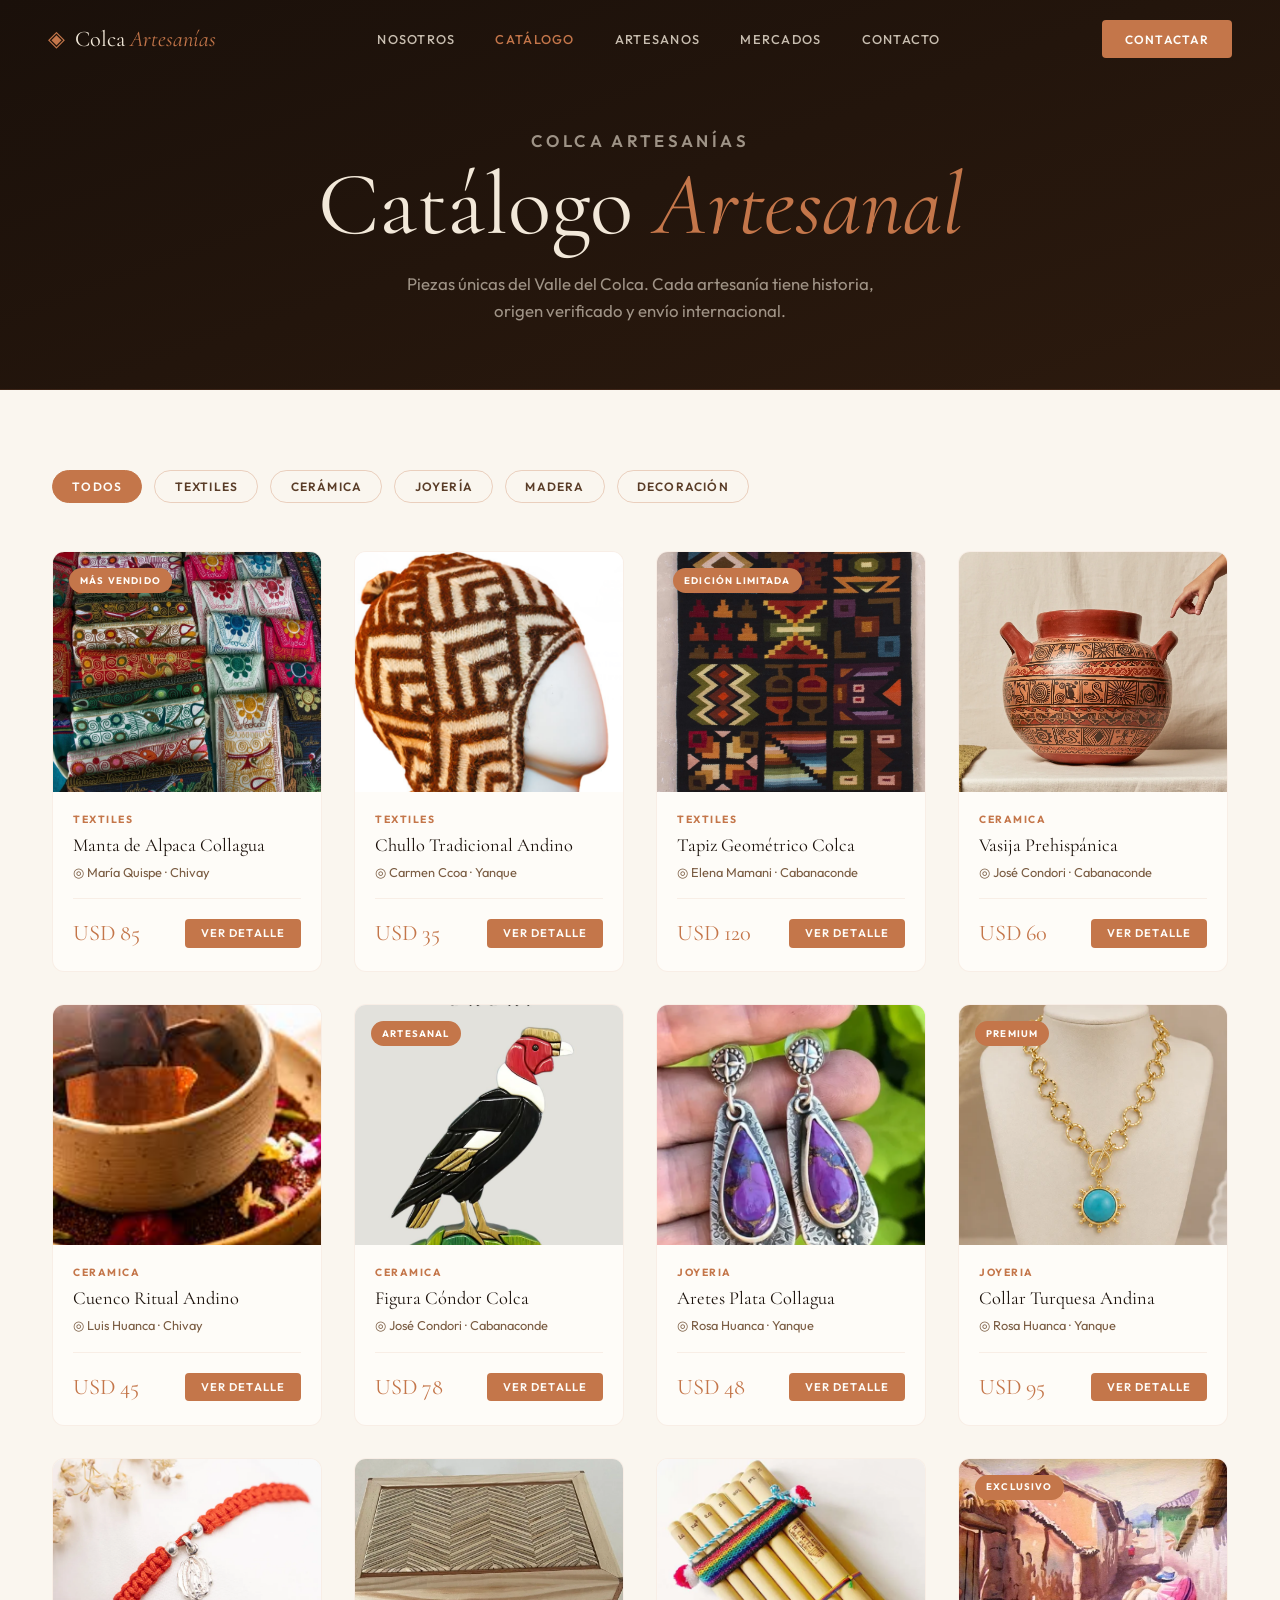
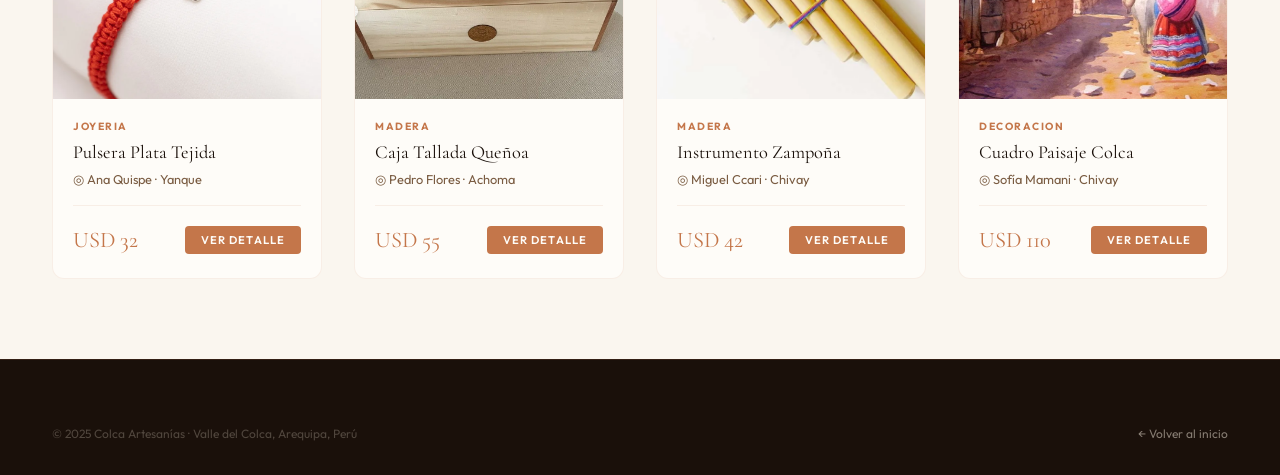
==== commit 2b64e9c3: "IMG" ====
--- a/pages/catalogo.html
+++ b/pages/catalogo.html
@@ -98,7 +98,7 @@
     artisan:'María Quispe · Chivay',
     price:'USD 85',
     // Colorful woven Andean textile
-    photo:'https://images.unsplash.com/photo-1558618666-fcd25c85cd64?w=500&q=80&fit=crop&crop=center',
+    photo:'/img/Manta de Alpaca Collagua.png',
   },
   {
     id:2, category:'textiles', badge:null,
@@ -106,7 +106,7 @@
     artisan:'Carmen Ccoa · Yanque',
     price:'USD 35',
     // Knitted Andean hat / wool craft
-    photo:'https://images.unsplash.com/photo-1504701954957-2010ec3bcec1?w=500&q=80&fit=crop&crop=center',
+    photo:'/img/Chullo Tradicional Andino.png',
   },
   {
     id:3, category:'textiles', badge:'Edición limitada',
@@ -114,7 +114,7 @@
     artisan:'Elena Mamani · Cabanaconde',
     price:'USD 120',
     // Woven tapestry / colorful weaving
-    photo:'https://images.unsplash.com/photo-1590739293931-a7534f3c1e71?w=500&q=80&fit=crop&crop=center',
+    photo:'/img/Tapiz Geométrico Colca.png',
   },
   // CERÁMICA
   {
@@ -123,7 +123,7 @@
     artisan:'José Condori · Cabanaconde',
     price:'USD 60',
     // Ceramic pot / earthenware
-    photo:'https://images.unsplash.com/photo-1565193566173-7a0ee3dbe261?w=500&q=80&fit=crop&crop=center',
+    photo:'/img/Vasija Prehispánica.png',
   },
   {
     id:5, category:'ceramica', badge:null,
@@ -131,7 +131,7 @@
     artisan:'Luis Huanca · Chivay',
     price:'USD 45',
     // Clay bowl artisan
-    photo:'https://images.unsplash.com/photo-1491609154219-8a1c0bd2bc76?w=500&q=80&fit=crop&crop=center',
+    photo:'/img/Cuenco Ritual Andino.png',
   },
   {
     id:6, category:'ceramica', badge:'Artesanal',
@@ -139,7 +139,7 @@
     artisan:'José Condori · Cabanaconde',
     price:'USD 78',
     // Decorative ceramic sculpture
-    photo:'https://images.unsplash.com/photo-1610701596007-11502861dcfa?w=500&q=80&fit=crop&crop=center',
+    photo:'/img/Figura Cóndor Colca.png',
   },
   // JOYERÍA
   {
@@ -148,7 +148,7 @@
     artisan:'Rosa Huanca · Yanque',
     price:'USD 48',
     // Silver handmade earrings
-    photo:'https://images.unsplash.com/photo-1611591437281-460bfbe1220a?w=500&q=80&fit=crop&crop=center',
+    photo:'/img/Aretes Plata Collagua.png',
   },
   {
     id:8, category:'joyeria', badge:'Premium',
@@ -156,7 +156,7 @@
     artisan:'Rosa Huanca · Yanque',
     price:'USD 95',
     // Turquoise stone necklace
-    photo:'https://images.unsplash.com/photo-1599643478518-a784e5dc4c8f?w=500&q=80&fit=crop&crop=center',
+    photo:'/img/Collar Turquesa Andina.png',
   },
   {
     id:9, category:'joyeria', badge:null,
@@ -164,7 +164,7 @@
     artisan:'Ana Quispe · Yanque',
     price:'USD 32',
     // Woven silver bracelet
-    photo:'https://images.unsplash.com/photo-1603561591411-07134e71a2a9?w=500&q=80&fit=crop&crop=center',
+    photo:'/img/Pulsera Plata Tejida.png',
   },
   // MADERA
   {
@@ -173,7 +173,7 @@
     artisan:'Pedro Flores · Achoma',
     price:'USD 55',
     // Carved wooden box
-    photo:'https://images.unsplash.com/photo-1509281373149-e957c6296406?w=500&q=80&fit=crop&crop=center',
+    photo:'/img/Caja Tallada Queñoa.png',
   },
   {
     id:11, category:'madera', badge:null,
@@ -181,7 +181,7 @@
     artisan:'Miguel Ccari · Chivay',
     price:'USD 42',
     // Pan flute / Andean instrument
-    photo:'https://images.unsplash.com/photo-1619983081563-430f63602796?w=500&q=80&fit=crop&crop=center',
+    photo:'/img/Instrumento Zampoña.png',
   },
   // DECORACIÓN
   {
@@ -190,7 +190,7 @@
     artisan:'Sofía Mamani · Chivay',
     price:'USD 110',
     // Andean landscape painting / artwork
-    photo:'https://images.unsplash.com/photo-1526392060635-9d6019884377?w=500&q=80&fit=crop&crop=center',
+    photo:'/img/Cuadro Paisaje Colca.png',
   },
 ];
 
